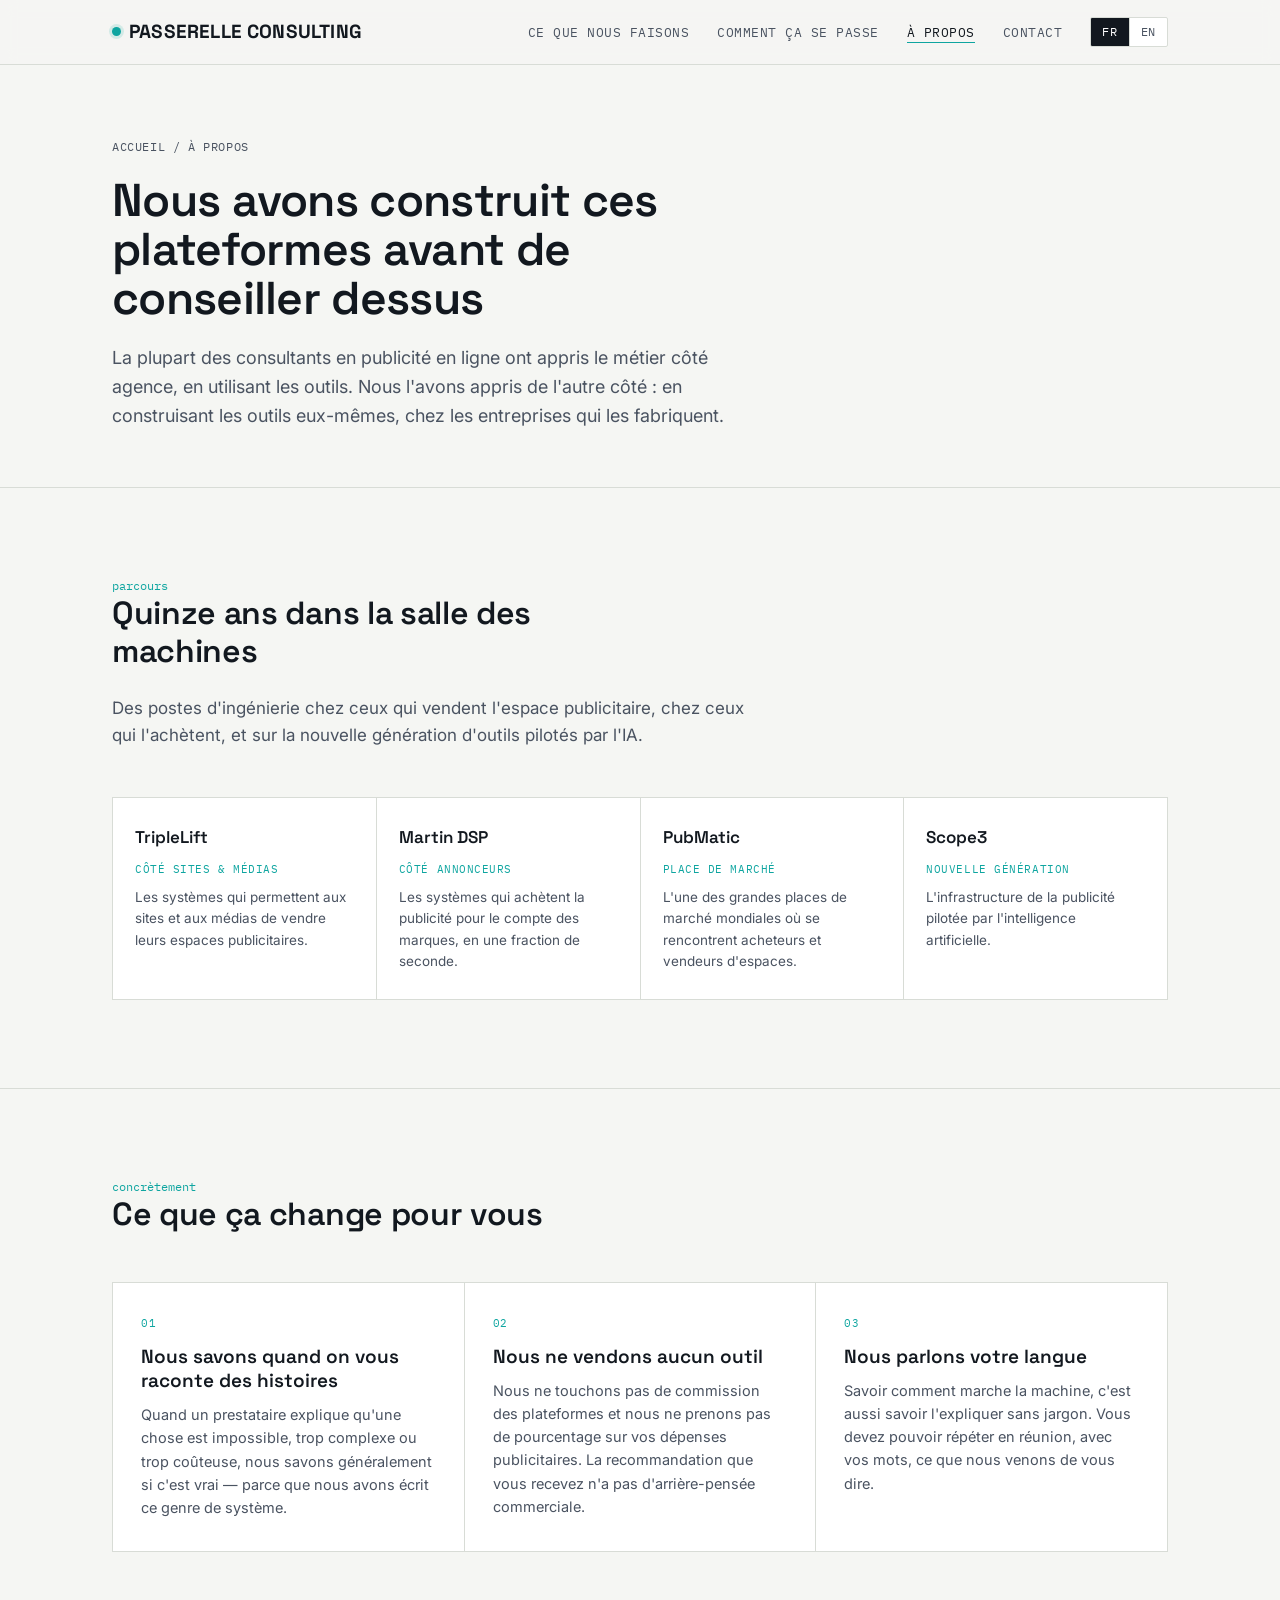
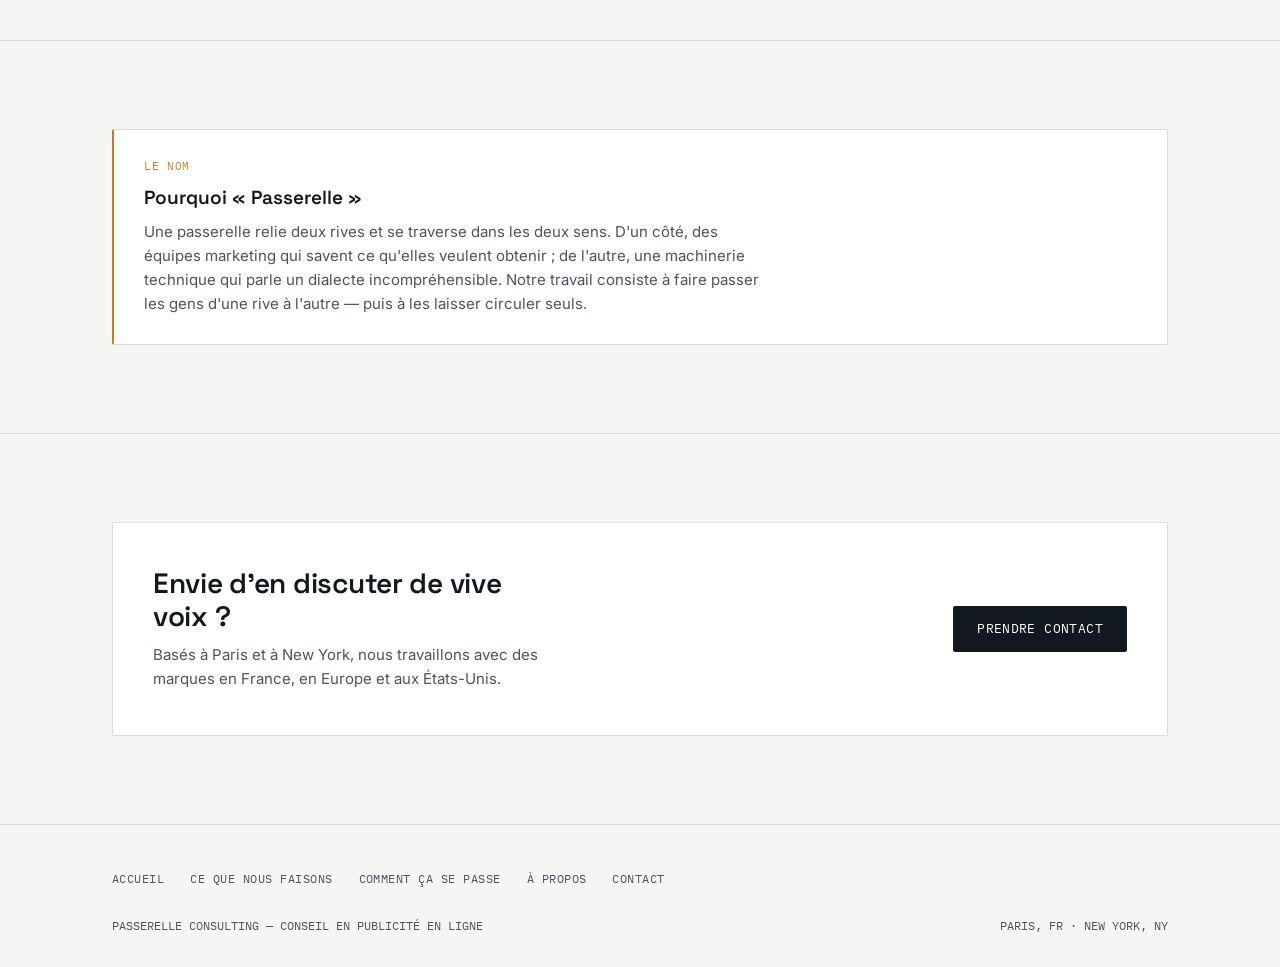
==== a-propos.html @ e27caf80 "Split into multiple pages and rewrite copy for non-technical readers The single-page site becomes a " ====
<!DOCTYPE html>
<html lang="fr">
<head>
<meta charset="UTF-8">
<meta name="viewport" content="width=device-width, initial-scale=1.0">
<title>À propos — Passerelle Consulting</title>
<meta name="description" data-i18n-content="desc.about" content="Quinze ans passés à construire les plateformes publicitaires elles-mêmes, chez TripleLift, Martin DSP, PubMatic et Scope3.">
<link rel="preconnect" href="https://fonts.googleapis.com">
<link href="https://fonts.googleapis.com/css2?family=Space+Grotesk:wght@400;500;600;700&family=Inter:wght@400;500;600&family=IBM+Plex+Mono:wght@400;500&display=swap" rel="stylesheet">
<link rel="stylesheet" href="assets/styles.css">
</head>
<body data-title-key="title.about">

<a class="skip" href="#main" data-i18n="a11y.skip">Aller au contenu principal</a>

<header>
  <div class="wrap nav">
    <a href="index.html" class="brand"><span class="brand-dot"></span>PASSERELLE CONSULTING</a>
    <div class="nav-right">
      <ul class="navlinks">
        <li><a href="services.html" data-i18n="nav.services">Ce que nous faisons</a></li>
        <li><a href="approche.html" data-i18n="nav.approach">Comment ça se passe</a></li>
        <li><a href="a-propos.html" aria-current="page" data-i18n="nav.about">À propos</a></li>
        <li><a href="contact.html" data-i18n="nav.contact">Contact</a></li>
      </ul>
      <div class="lang" role="group" data-i18n-label="lang.aria" aria-label="Choix de la langue">
        <button type="button" data-lang="fr" aria-pressed="true" lang="fr">FR</button>
        <button type="button" data-lang="en" aria-pressed="false" lang="en">EN</button>
      </div>
    </div>
  </div>
</header>

<main id="main">
  <section class="page-hero">
    <div class="wrap">
      <div class="crumb"><a href="index.html" data-i18n="nav.home">Accueil</a> <span aria-hidden="true">/</span> <span data-i18n="nav.about">À propos</span></div>
      <h1 data-i18n="ab.h1">Nous avons construit ces plateformes avant de conseiller dessus</h1>
      <p class="lede" data-i18n="ab.lede">La plupart des consultants en publicité en ligne ont appris le métier côté agence, en utilisant les outils. Nous l'avons appris de l'autre côté : en construisant les outils eux-mêmes, chez les entreprises qui les fabriquent.</p>
    </div>
  </section>

  <section>
    <div class="wrap">
      <div class="section-head">
        <div>
          <div class="section-num mono" data-i18n="ab.pedKicker">parcours</div>
          <h2 data-i18n="ab.pedH2">Quinze ans dans la salle des machines</h2>
        </div>
        <p class="lede" data-i18n="ab.pedLede">Des postes d'ingénierie chez ceux qui vendent l'espace publicitaire, chez ceux qui l'achètent, et sur la nouvelle génération d'outils pilotés par l'IA.</p>
      </div>
      <div class="pedigree-grid">
        <div class="ped-card">
          <div class="co">TripleLift</div>
          <div class="role" data-i18n="ab.r1">côté sites &amp; médias</div>
          <div class="desc" data-i18n="ab.d1">Les systèmes qui permettent aux sites et aux médias de vendre leurs espaces publicitaires.</div>
        </div>
        <div class="ped-card">
          <div class="co">Martin DSP</div>
          <div class="role" data-i18n="ab.r2">côté annonceurs</div>
          <div class="desc" data-i18n="ab.d2">Les systèmes qui achètent la publicité pour le compte des marques, en une fraction de seconde.</div>
        </div>
        <div class="ped-card">
          <div class="co">PubMatic</div>
          <div class="role" data-i18n="ab.r3">place de marché</div>
          <div class="desc" data-i18n="ab.d3">L'une des grandes places de marché mondiales où se rencontrent acheteurs et vendeurs d'espaces.</div>
        </div>
        <div class="ped-card">
          <div class="co">Scope3</div>
          <div class="role" data-i18n="ab.r4">nouvelle génération</div>
          <div class="desc" data-i18n="ab.d4">L'infrastructure de la publicité pilotée par l'intelligence artificielle.</div>
        </div>
      </div>
    </div>
  </section>

  <section>
    <div class="wrap">
      <div class="section-head">
        <div>
          <div class="section-num mono" data-i18n="ab.whyKicker">concrètement</div>
          <h2 data-i18n="ab.whyH2">Ce que ça change pour vous</h2>
        </div>
      </div>
      <div class="plain">
        <div class="plain-card">
          <div class="n">01</div>
          <h3 data-i18n="ab.w1h">Nous savons quand on vous raconte des histoires</h3>
          <p data-i18n="ab.w1p">Quand un prestataire explique qu'une chose est impossible, trop complexe ou trop coûteuse, nous savons généralement si c'est vrai — parce que nous avons écrit ce genre de système.</p>
        </div>
        <div class="plain-card">
          <div class="n">02</div>
          <h3 data-i18n="ab.w2h">Nous ne vendons aucun outil</h3>
          <p data-i18n="ab.w2p">Nous ne touchons pas de commission des plateformes et nous ne prenons pas de pourcentage sur vos dépenses publicitaires. La recommandation que vous recevez n'a pas d'arrière-pensée commerciale.</p>
        </div>
        <div class="plain-card">
          <div class="n">03</div>
          <h3 data-i18n="ab.w3h">Nous parlons votre langue</h3>
          <p data-i18n="ab.w3p">Savoir comment marche la machine, c'est aussi savoir l'expliquer sans jargon. Vous devez pouvoir répéter en réunion, avec vos mots, ce que nous venons de vous dire.</p>
        </div>
      </div>
    </div>
  </section>

  <section>
    <div class="wrap">
      <div class="callout">
        <div class="k" data-i18n="ab.nameK">le nom</div>
        <h3 data-i18n="ab.nameH">Pourquoi « Passerelle »</h3>
        <p data-i18n="ab.nameP">Une passerelle relie deux rives et se traverse dans les deux sens. D'un côté, des équipes marketing qui savent ce qu'elles veulent obtenir ; de l'autre, une machinerie technique qui parle un dialecte incompréhensible. Notre travail consiste à faire passer les gens d'une rive à l'autre — puis à les laisser circuler seuls.</p>
      </div>
    </div>
  </section>

  <section>
    <div class="wrap">
      <div class="cta-strip">
        <div>
          <h2 data-i18n="ab.ctaH">Envie d'en discuter de vive voix ?</h2>
          <p data-i18n="ab.ctaP">Basés à Paris et à New York, nous travaillons avec des marques en France, en Europe et aux États-Unis.</p>
        </div>
        <a href="contact.html" class="btn btn-primary" data-i18n="cta.btn">Prendre contact</a>
      </div>
    </div>
  </section>
</main>

<footer>
  <div class="wrap">
    <ul class="foot-nav">
      <li><a href="index.html" data-i18n="nav.home">Accueil</a></li>
      <li><a href="services.html" data-i18n="nav.services">Ce que nous faisons</a></li>
      <li><a href="approche.html" data-i18n="nav.approach">Comment ça se passe</a></li>
      <li><a href="a-propos.html" data-i18n="nav.about">À propos</a></li>
      <li><a href="contact.html" data-i18n="nav.contact">Contact</a></li>
    </ul>
    <div class="foot-row">
      <span data-i18n="foot.left">PASSERELLE CONSULTING — CONSEIL EN PUBLICITÉ EN LIGNE</span>
      <span>PARIS, FR · NEW YORK, NY</span>
    </div>
  </div>
</footer>

<script src="assets/i18n.js"></script>
</body>
</html>
---- assets/styles.css ----
:root{
  --bg: #F5F6F3;
  --bg-panel: #FFFFFF;
  --ink: #12181F;
  --ink-soft: #4A5361;
  --line: #D8DCD6;
  --blue: #1E3A8A;
  --blue-bright: #2451D1;
  --trace: #0EA5A0;
  --amber: #C77C22;
  --radius: 2px;
}
*{ box-sizing: border-box; margin:0; padding:0; }
html{ scroll-behavior: smooth; }
body{
  background: var(--bg);
  color: var(--ink);
  font-family: 'Inter', sans-serif;
  font-size: 16px;
  line-height: 1.6;
  -webkit-font-smoothing: antialiased;
}
::selection{ background: var(--trace); color: #fff; }
a{ color: inherit; }
.mono{ font-family: 'IBM Plex Mono', monospace; }
.wrap{ max-width: 1120px; margin: 0 auto; padding: 0 32px; }

/* Focus visibility */
a:focus-visible, button:focus-visible, input:focus-visible, textarea:focus-visible{
  outline: 2px solid var(--blue-bright); outline-offset: 3px;
}

/* Skip link */
.skip{
  position:absolute; left:-9999px; top:0; z-index:100;
  background:var(--ink); color:#fff; padding:10px 16px;
  font-family:'IBM Plex Mono', monospace; font-size:12.5px; text-decoration:none;
}
.skip:focus{ left:8px; top:8px; }

/* ---------- HEADER / NAV ---------- */
header{
  position: sticky; top:0; z-index: 50;
  background: rgba(245,246,243,0.9);
  backdrop-filter: blur(8px);
  border-bottom: 1px solid var(--line);
}
.nav{ display:flex; align-items:center; justify-content:space-between; gap:20px; min-height:64px; }
.brand{ font-family:'Space Grotesk'; font-weight:700; font-size:19px; letter-spacing:0.01em; display:flex; align-items:center; gap:8px; text-decoration:none; color:var(--ink); white-space:nowrap; }
.brand-dot{ width:9px; height:9px; background:var(--trace); border-radius:50%; box-shadow:0 0 0 3px rgba(14,165,160,0.15); flex:none; }
.nav-right{ display:flex; align-items:center; gap:28px; }
.navlinks{ display:flex; gap:28px; list-style:none; }
.navlinks a{
  font-family:'IBM Plex Mono'; font-size:12.5px; letter-spacing:0.04em; text-transform:uppercase;
  text-decoration:none; color:var(--ink-soft); transition:color .15s;
  padding-bottom:2px; border-bottom:1px solid transparent; white-space:nowrap;
}
.navlinks a:hover{ color:var(--blue-bright); }
.navlinks a[aria-current="page"]{ color:var(--ink); border-bottom-color:var(--trace); }

/* Mobile nav: wrap onto a second row rather than disappearing —
   sub-pages must stay reachable without a hamburger menu. */
@media (max-width:860px){
  .nav{ flex-wrap:wrap; padding-top:12px; padding-bottom:10px; gap:12px; }
  .nav-right{ width:100%; justify-content:space-between; gap:16px; }
  .navlinks{ gap:18px; flex-wrap:wrap; }
  .navlinks a{ font-size:11.5px; }
}
@media (max-width:420px){
  .navlinks{ gap:14px; }
  .brand{ font-size:16px; }
}

/* ---------- LANGUAGE TOGGLE ---------- */
.lang{
  display:flex; align-items:center; border:1px solid var(--line);
  border-radius:var(--radius); overflow:hidden; background:var(--bg-panel); flex:none;
}
.lang button{
  font-family:'IBM Plex Mono', monospace; font-size:11.5px; letter-spacing:0.06em;
  padding:6px 11px; border:none; background:transparent; color:var(--ink-soft);
  cursor:pointer; transition: background .15s, color .15s; line-height:1.4;
}
.lang button + button{ border-left:1px solid var(--line); }
.lang button:hover{ color:var(--blue-bright); }
.lang button[aria-pressed="true"]{ background:var(--ink); color:#fff; }
.lang button[aria-pressed="true"]:hover{ color:#fff; }

/* ---------- BUTTONS ---------- */
.btn{
  font-family:'IBM Plex Mono'; font-size:13px; letter-spacing:0.03em; text-transform:uppercase;
  padding:13px 24px; border-radius:var(--radius); text-decoration:none; display:inline-block;
  transition: transform .15s ease, box-shadow .15s ease, border-color .15s, color .15s;
}
.btn-primary{ background:var(--ink); color:#fff; }
.btn-primary:hover{ transform:translateY(-2px); box-shadow:0 6px 18px rgba(18,24,31,0.22); }
.btn-ghost{ border:1px solid var(--line); color:var(--ink); }
.btn-ghost:hover{ border-color:var(--blue-bright); color:var(--blue-bright); }

/* ---------- HERO (home) ---------- */
.hero{ padding: 92px 0 40px; border-top:none; }
.eyebrow{
  font-family:'IBM Plex Mono'; font-size:12.5px; letter-spacing:0.08em; text-transform:uppercase;
  color: var(--trace); display:flex; align-items:center; gap:10px; margin-bottom:28px;
}
.eyebrow::before{ content:''; width:24px; height:1px; background:var(--trace); flex:none; }
h1{
  font-family:'Space Grotesk'; font-weight:600; font-size: clamp(34px, 5.4vw, 58px);
  line-height:1.06; letter-spacing:-0.015em; max-width: 15ch; color: var(--ink);
}
h1 em{ font-style:normal; color: var(--blue-bright); }
.hero-sub{ max-width:56ch; margin-top:24px; font-size:18px; color:var(--ink-soft); }
.hero-cta{ display:flex; gap:16px; margin-top:36px; flex-wrap:wrap; align-items:center;}

/* ---------- PAGE HERO (sub-pages) ---------- */
.page-hero{ padding: 72px 0 56px; border-top:none; }
.page-hero h1{ max-width:22ch; font-size: clamp(30px, 4.2vw, 46px); }
.page-hero .lede{ margin-top:22px; font-size:18px; max-width:58ch; }
.crumb{
  font-family:'IBM Plex Mono'; font-size:12px; letter-spacing:0.05em; text-transform:uppercase;
  color:var(--ink-soft); margin-bottom:20px;
}
.crumb a{ color:var(--ink-soft); text-decoration:none; }
.crumb a:hover{ color:var(--blue-bright); }

/* ---------- SIGNAL DIAGRAM ---------- */
.diagram{ margin-top:64px; border:1px solid var(--line); background:var(--bg-panel); border-radius:var(--radius); overflow:hidden; }
.diagram-label{
  font-family:'IBM Plex Mono'; font-size:11px; letter-spacing:0.06em; text-transform:uppercase; color:var(--ink-soft);
  padding:14px 20px; border-bottom:1px solid var(--line); display:flex; justify-content:space-between; gap:16px; flex-wrap:wrap;
}
.diagram svg{ display:block; width:100%; height:auto; }
.node-label{ font-family:'IBM Plex Mono', monospace; font-size:12px; fill: var(--ink); }
.node-sub{ font-family:'IBM Plex Mono', monospace; font-size:9.5px; fill: var(--ink-soft); }
.trace-line{ stroke: var(--line); stroke-width:1.5; fill:none; }
.trace-active{ stroke: var(--trace); stroke-width:1.5; fill:none; stroke-dasharray: 4 4; animation: dash 22s linear infinite; }
@keyframes dash{ to{ stroke-dashoffset: -400; } }
.node-box{ fill:var(--bg); stroke:var(--line); stroke-width:1.2; }
.node-box.hi{ stroke: var(--blue-bright); }
.pulse{ fill: var(--trace); }
.diagram-note{ font-size:14px; color:var(--ink-soft); padding:16px 20px; border-top:1px solid var(--line); max-width:80ch; }

/* ---------- SECTIONS ---------- */
section{ padding: 88px 0; border-top:1px solid var(--line); }
.section-head{ display:flex; align-items:baseline; justify-content:space-between; margin-bottom:48px; gap:24px; flex-wrap:wrap; }
.section-num{ font-family:'IBM Plex Mono'; font-size:12px; color:var(--trace); }
h2{ font-family:'Space Grotesk'; font-weight:600; font-size: clamp(24px, 3vw, 32px); letter-spacing:-0.01em; line-height:1.18; max-width:24ch; }
h3{ line-height:1.28; }
.lede{ max-width:60ch; color:var(--ink-soft); font-size:17px; }

/* ---------- PLAIN-LANGUAGE VALUE CARDS (home) ---------- */
.plain{ display:grid; grid-template-columns: repeat(3, 1fr); gap:1px; background:var(--line); border:1px solid var(--line); }
.plain-card{ background:var(--bg-panel); padding:32px 28px; }
.plain-card .n{ font-family:'IBM Plex Mono'; font-size:11px; color:var(--trace); letter-spacing:0.06em; }
.plain-card h3{ font-family:'Space Grotesk'; font-size:19px; font-weight:600; margin-top:12px; }
.plain-card p{ margin-top:10px; font-size:14.5px; color:var(--ink-soft); }
@media (max-width:820px){ .plain{ grid-template-columns:1fr; } }

/* ---------- TEASER CARDS (home → sub-pages) ---------- */
.teasers{ display:grid; grid-template-columns: repeat(2, 1fr); gap:1px; background:var(--line); border:1px solid var(--line); }
.teaser{
  background:var(--bg-panel); padding:34px 32px; text-decoration:none; display:block;
  transition: background .15s ease;
}
.teaser:hover{ background:#FBFCFA; }
.teaser .k{ font-family:'IBM Plex Mono'; font-size:11px; text-transform:uppercase; letter-spacing:0.06em; color:var(--trace); }
.teaser h3{ font-family:'Space Grotesk'; font-size:22px; font-weight:600; margin-top:12px; }
.teaser p{ margin-top:10px; font-size:15px; color:var(--ink-soft); max-width:44ch; }
.teaser .go{
  font-family:'IBM Plex Mono'; font-size:12.5px; text-transform:uppercase; letter-spacing:0.04em;
  color:var(--blue-bright); margin-top:18px; display:inline-block;
}
.teaser:hover .go{ text-decoration:underline; }
@media (max-width:720px){ .teasers{ grid-template-columns:1fr; } }

/* ---------- PEDIGREE ---------- */
.pedigree-grid{ display:grid; grid-template-columns: repeat(4, 1fr); gap:1px; background:var(--line); border:1px solid var(--line); margin-top:8px;}
.ped-card{ background:var(--bg-panel); padding:26px 22px; }
.ped-card .co{ font-family:'Space Grotesk'; font-weight:600; font-size:17px; }
.ped-card .role{ font-family:'IBM Plex Mono'; font-size:11px; text-transform:uppercase; letter-spacing:0.05em; color:var(--trace); margin-top:10px; }
.ped-card .desc{ font-size:13.5px; color:var(--ink-soft); margin-top:8px; }
@media (max-width:820px){ .pedigree-grid{ grid-template-columns: 1fr 1fr; } }
@media (max-width:520px){ .pedigree-grid{ grid-template-columns: 1fr; } }

/* ---------- SERVICES ---------- */
.services{ display:grid; grid-template-columns: repeat(2, 1fr); gap:1px; background:var(--line); border:1px solid var(--line); }
.svc{ background:var(--bg-panel); padding:32px; }
.svc .tag{ font-family:'IBM Plex Mono'; font-size:11px; color: var(--ink-soft); text-transform:uppercase; letter-spacing:0.05em; }
.svc h3{ font-family:'Space Grotesk'; font-size:19px; font-weight:600; margin-top:10px; }
.svc p{ margin-top:10px; font-size:14.5px; color:var(--ink-soft); }
.svc .jargon{
  margin-top:14px; padding-top:12px; border-top:1px dashed var(--line);
  font-family:'IBM Plex Mono'; font-size:11.5px; color:var(--ink-soft); line-height:1.5;
}
@media (max-width:720px){ .services{ grid-template-columns: 1fr; } }

/* ---------- STEPS ---------- */
.steps{ display:grid; grid-template-columns:repeat(4, 1fr); gap:1px; background:var(--line); border:1px solid var(--line); }
.step{ background:var(--bg-panel); padding:30px 26px; }
.step .n{ font-family:'IBM Plex Mono'; font-size:12px; color:var(--trace); letter-spacing:0.06em; }
.step h3{ font-family:'Space Grotesk'; font-size:18px; font-weight:600; margin-top:12px; }
.step p{ margin-top:10px; font-size:14px; color:var(--ink-soft); }
@media (max-width:900px){ .steps{ grid-template-columns:1fr 1fr; } }
@media (max-width:520px){ .steps{ grid-template-columns:1fr; } }

/* ---------- APPROACH (compare) ---------- */
.approach{ display:grid; grid-template-columns: 1fr 1fr; gap:56px; align-items:start; }
.approach-col .k{ font-family:'IBM Plex Mono'; font-size:11px; text-transform:uppercase; letter-spacing:0.05em; color:var(--ink-soft); margin-bottom:10px; }
.approach-col h3{ font-family:'Space Grotesk'; font-size:20px; font-weight:600; margin-bottom:12px; }
.approach-col p{ color:var(--ink-soft); font-size:15px; }
.approach-col.hi{ border-left:2px solid var(--trace); padding-left:24px; }
@media (max-width:720px){ .approach{ grid-template-columns:1fr; gap:36px; } }

/* ---------- CALLOUT ---------- */
.callout{
  border:1px solid var(--line); border-left:2px solid var(--amber);
  background:var(--bg-panel); padding:28px 30px; border-radius:var(--radius);
}
.callout .k{ font-family:'IBM Plex Mono'; font-size:11px; text-transform:uppercase; letter-spacing:0.06em; color:var(--amber); }
.callout h3{ font-family:'Space Grotesk'; font-size:19px; font-weight:600; margin-top:10px; }
.callout p{ margin-top:10px; color:var(--ink-soft); font-size:15px; max-width:70ch; }

/* ---------- FAQ ---------- */
.faq{ border:1px solid var(--line); background:var(--bg-panel); border-radius:var(--radius); }
.faq details{ border-bottom:1px solid var(--line); }
.faq details:last-child{ border-bottom:none; }
.faq summary{
  cursor:pointer; padding:22px 26px; font-family:'Space Grotesk'; font-weight:600; font-size:16.5px;
  list-style:none; display:flex; justify-content:space-between; align-items:center; gap:16px;
}
.faq summary::-webkit-details-marker{ display:none; }
.faq summary::after{ content:'+'; font-family:'IBM Plex Mono'; color:var(--trace); font-size:18px; flex:none; }
.faq details[open] summary::after{ content:'–'; }
.faq summary:hover{ color:var(--blue-bright); }
.faq .a{ padding:0 26px 24px; color:var(--ink-soft); font-size:15px; max-width:74ch; }

/* ---------- CONTACT ---------- */
.direct{ margin-top:8px; }
.direct a{ color:var(--blue-bright); text-decoration:none; border-bottom:1px solid rgba(36,81,209,0.35); }
/* The address is a single unbreakable token — scale it down rather than
   letting it push the page wider than the phone. */
.email{ font-size: clamp(15px, 5.4vw, 22px); overflow-wrap:anywhere; }
.contact-cols{ display:grid; grid-template-columns: 1.1fr 1fr; gap:64px; align-items:start; }
@media (max-width:820px){ .contact-cols{ grid-template-columns:1fr; gap:40px; } }
.expect{ list-style:none; }
.expect li{ padding:14px 0; border-bottom:1px solid var(--line); font-size:15px; color:var(--ink-soft); display:flex; gap:14px; }
.expect li:last-child{ border-bottom:none; }
.expect .i{ font-family:'IBM Plex Mono'; font-size:12px; color:var(--trace); flex:none; padding-top:2px; }

/* ---------- CTA STRIP ---------- */
.cta-strip{
  border:1px solid var(--line); background:var(--bg-panel); border-radius:var(--radius);
  padding:44px 40px; display:flex; align-items:center; justify-content:space-between; gap:32px; flex-wrap:wrap;
}
.cta-strip h2{ font-size: clamp(22px, 2.6vw, 28px); max-width:20ch; }
.cta-strip p{ color:var(--ink-soft); margin-top:10px; max-width:48ch; font-size:15px; }

/* ---------- FOOTER ---------- */
footer{ border-top:1px solid var(--line); padding:40px 0 32px; }
.foot-nav{ display:flex; gap:26px; flex-wrap:wrap; list-style:none; margin-bottom:26px; }
.foot-nav a{
  font-family:'IBM Plex Mono'; font-size:12px; letter-spacing:0.04em; text-transform:uppercase;
  color:var(--ink-soft); text-decoration:none;
}
.foot-nav a:hover{ color:var(--blue-bright); }
.foot-row{ display:flex; justify-content:space-between; align-items:center; flex-wrap:wrap; gap:12px; }
.foot-row span{ font-family:'IBM Plex Mono'; font-size:11.5px; color:var(--ink-soft); }

@media (prefers-reduced-motion: reduce){
  .trace-active{ animation:none; }
  html{ scroll-behavior:auto; }
  .btn-primary:hover{ transform:none; }
}
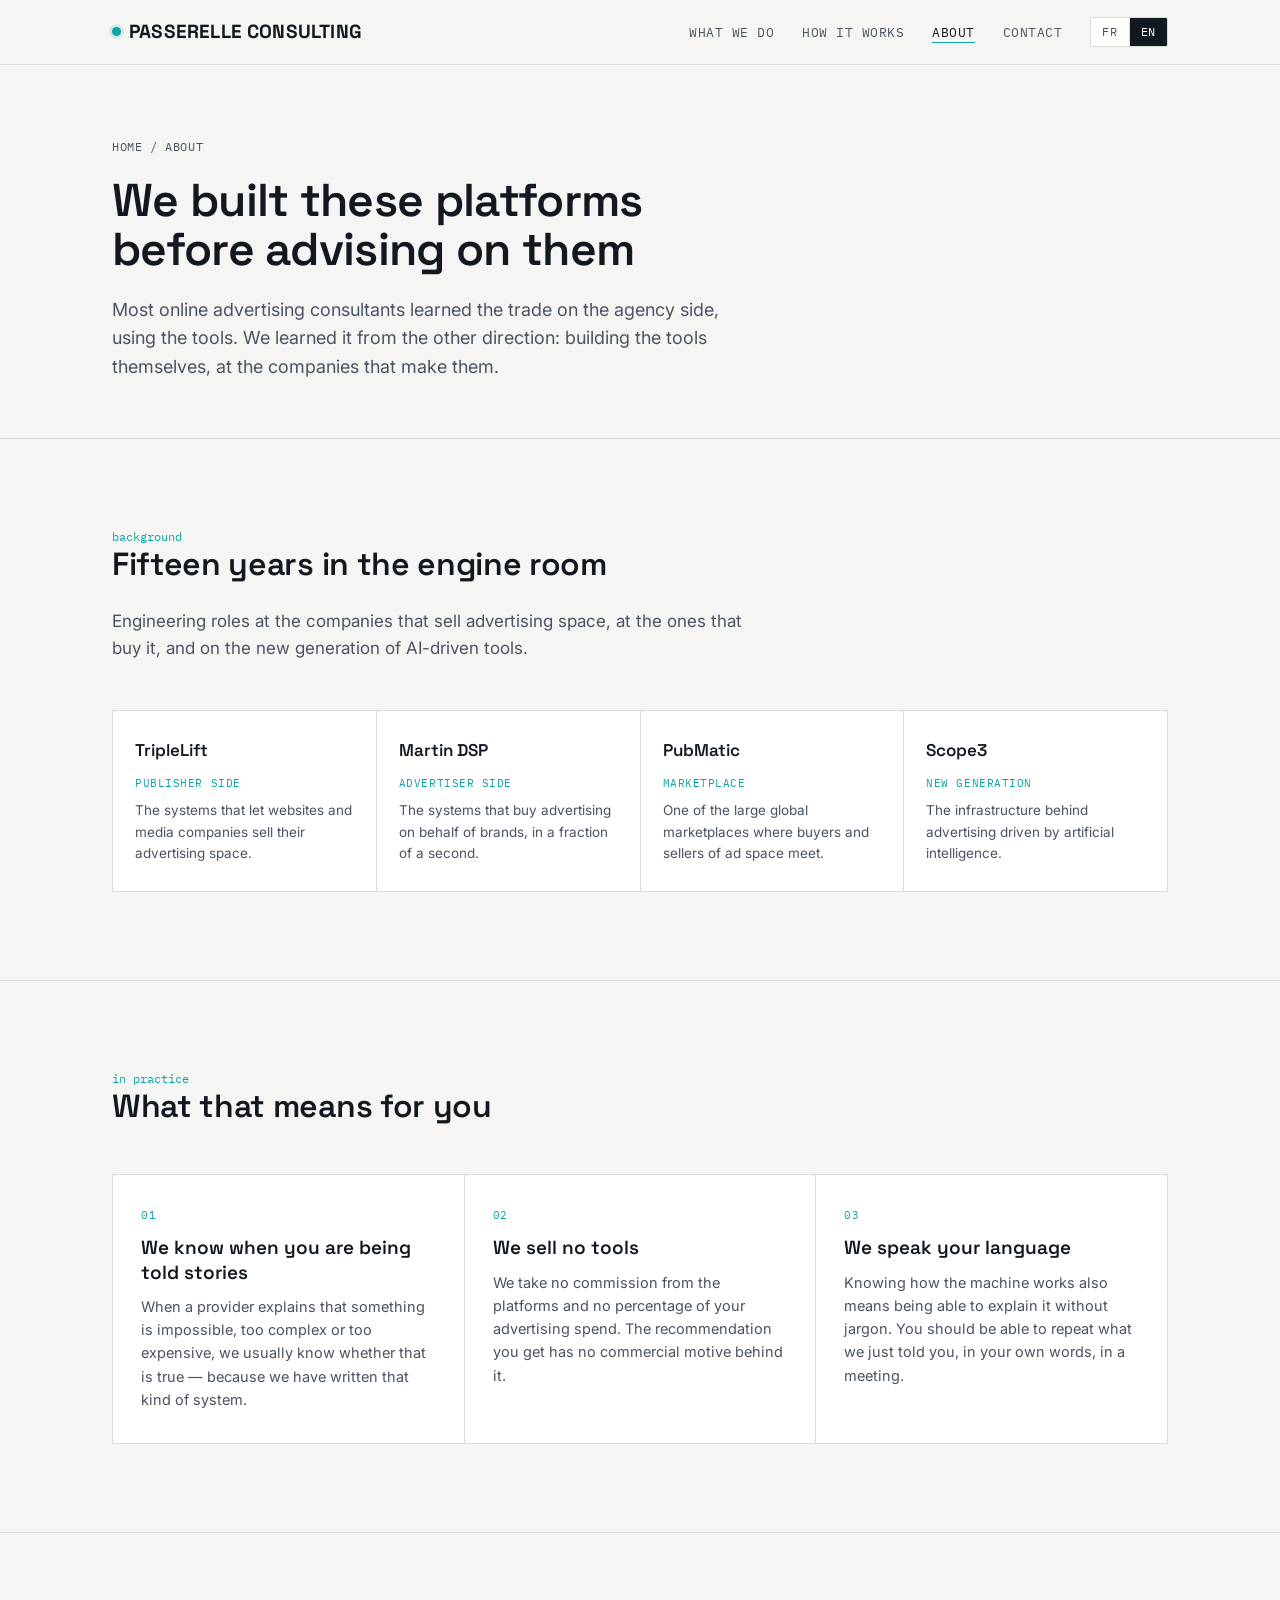
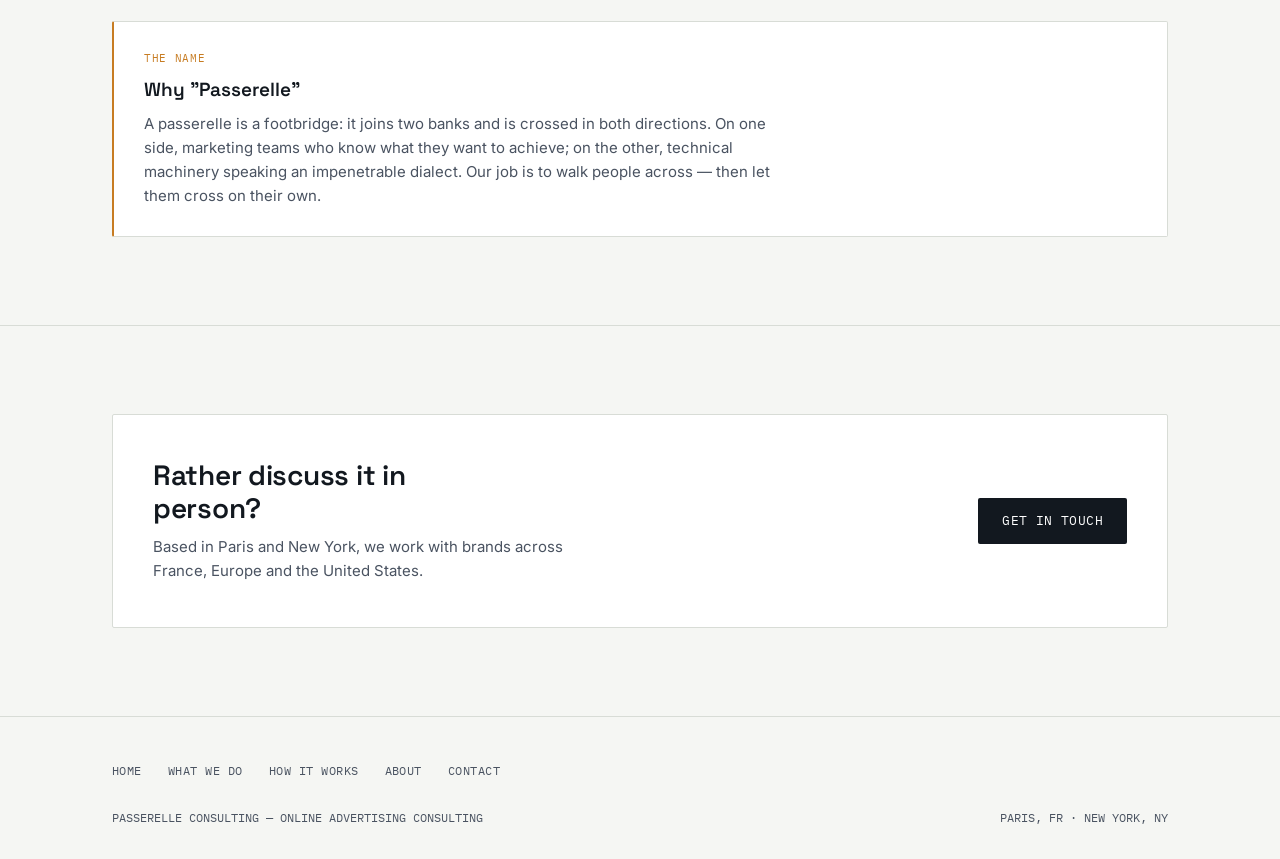
==== commit 5dbc3edb: "Make English the default language Inverts the two halves of the i18n setup rather than flipping a fl" ====
--- a/a-propos.html
+++ b/a-propos.html
@@ -1,31 +1,31 @@
 <!DOCTYPE html>
-<html lang="fr">
+<html lang="en">
 <head>
 <meta charset="UTF-8">
 <meta name="viewport" content="width=device-width, initial-scale=1.0">
-<title>À propos — Passerelle Consulting</title>
-<meta name="description" data-i18n-content="desc.about" content="Quinze ans passés à construire les plateformes publicitaires elles-mêmes, chez TripleLift, Martin DSP, PubMatic et Scope3.">
+<title>About — Passerelle Consulting</title>
+<meta name="description" data-i18n-content="desc.about" content="Fifteen years spent building the advertising platforms themselves, at TripleLift, Martin DSP, PubMatic and Scope3.">
 <link rel="preconnect" href="https://fonts.googleapis.com">
 <link href="https://fonts.googleapis.com/css2?family=Space+Grotesk:wght@400;500;600;700&family=Inter:wght@400;500;600&family=IBM+Plex+Mono:wght@400;500&display=swap" rel="stylesheet">
 <link rel="stylesheet" href="assets/styles.css">
 </head>
 <body data-title-key="title.about">
 
-<a class="skip" href="#main" data-i18n="a11y.skip">Aller au contenu principal</a>
+<a class="skip" href="#main" data-i18n="a11y.skip">Skip to main content</a>
 
 <header>
   <div class="wrap nav">
     <a href="index.html" class="brand"><span class="brand-dot"></span>PASSERELLE CONSULTING</a>
     <div class="nav-right">
       <ul class="navlinks">
-        <li><a href="services.html" data-i18n="nav.services">Ce que nous faisons</a></li>
-        <li><a href="approche.html" data-i18n="nav.approach">Comment ça se passe</a></li>
-        <li><a href="a-propos.html" aria-current="page" data-i18n="nav.about">À propos</a></li>
+        <li><a href="services.html" data-i18n="nav.services">What we do</a></li>
+        <li><a href="approche.html" data-i18n="nav.approach">How it works</a></li>
+        <li><a href="a-propos.html" aria-current="page" data-i18n="nav.about">About</a></li>
         <li><a href="contact.html" data-i18n="nav.contact">Contact</a></li>
       </ul>
-      <div class="lang" role="group" data-i18n-label="lang.aria" aria-label="Choix de la langue">
-        <button type="button" data-lang="fr" aria-pressed="true" lang="fr">FR</button>
-        <button type="button" data-lang="en" aria-pressed="false" lang="en">EN</button>
+      <div class="lang" role="group" data-i18n-label="lang.aria" aria-label="Language selection">
+        <button type="button" data-lang="fr" aria-pressed="false" lang="fr">FR</button>
+        <button type="button" data-lang="en" aria-pressed="true" lang="en">EN</button>
       </div>
     </div>
   </div>
@@ -34,9 +34,9 @@
 <main id="main">
   <section class="page-hero">
     <div class="wrap">
-      <div class="crumb"><a href="index.html" data-i18n="nav.home">Accueil</a> <span aria-hidden="true">/</span> <span data-i18n="nav.about">À propos</span></div>
-      <h1 data-i18n="ab.h1">Nous avons construit ces plateformes avant de conseiller dessus</h1>
-      <p class="lede" data-i18n="ab.lede">La plupart des consultants en publicité en ligne ont appris le métier côté agence, en utilisant les outils. Nous l'avons appris de l'autre côté : en construisant les outils eux-mêmes, chez les entreprises qui les fabriquent.</p>
+      <div class="crumb"><a href="index.html" data-i18n="nav.home">Home</a> <span aria-hidden="true">/</span> <span data-i18n="nav.about">About</span></div>
+      <h1 data-i18n="ab.h1">We built these platforms before advising on them</h1>
+      <p class="lede" data-i18n="ab.lede">Most online advertising consultants learned the trade on the agency side, using the tools. We learned it from the other direction: building the tools themselves, at the companies that make them.</p>
     </div>
   </section>
 
@@ -44,31 +44,31 @@
     <div class="wrap">
       <div class="section-head">
         <div>
-          <div class="section-num mono" data-i18n="ab.pedKicker">parcours</div>
-          <h2 data-i18n="ab.pedH2">Quinze ans dans la salle des machines</h2>
+          <div class="section-num mono" data-i18n="ab.pedKicker">background</div>
+          <h2 data-i18n="ab.pedH2">Fifteen years in the engine room</h2>
         </div>
-        <p class="lede" data-i18n="ab.pedLede">Des postes d'ingénierie chez ceux qui vendent l'espace publicitaire, chez ceux qui l'achètent, et sur la nouvelle génération d'outils pilotés par l'IA.</p>
+        <p class="lede" data-i18n="ab.pedLede">Engineering roles at the companies that sell advertising space, at the ones that buy it, and on the new generation of AI-driven tools.</p>
       </div>
       <div class="pedigree-grid">
         <div class="ped-card">
           <div class="co">TripleLift</div>
-          <div class="role" data-i18n="ab.r1">côté sites &amp; médias</div>
-          <div class="desc" data-i18n="ab.d1">Les systèmes qui permettent aux sites et aux médias de vendre leurs espaces publicitaires.</div>
+          <div class="role" data-i18n="ab.r1">publisher side</div>
+          <div class="desc" data-i18n="ab.d1">The systems that let websites and media companies sell their advertising space.</div>
         </div>
         <div class="ped-card">
           <div class="co">Martin DSP</div>
-          <div class="role" data-i18n="ab.r2">côté annonceurs</div>
-          <div class="desc" data-i18n="ab.d2">Les systèmes qui achètent la publicité pour le compte des marques, en une fraction de seconde.</div>
+          <div class="role" data-i18n="ab.r2">advertiser side</div>
+          <div class="desc" data-i18n="ab.d2">The systems that buy advertising on behalf of brands, in a fraction of a second.</div>
         </div>
         <div class="ped-card">
           <div class="co">PubMatic</div>
-          <div class="role" data-i18n="ab.r3">place de marché</div>
-          <div class="desc" data-i18n="ab.d3">L'une des grandes places de marché mondiales où se rencontrent acheteurs et vendeurs d'espaces.</div>
+          <div class="role" data-i18n="ab.r3">marketplace</div>
+          <div class="desc" data-i18n="ab.d3">One of the large global marketplaces where buyers and sellers of ad space meet.</div>
         </div>
         <div class="ped-card">
           <div class="co">Scope3</div>
-          <div class="role" data-i18n="ab.r4">nouvelle génération</div>
-          <div class="desc" data-i18n="ab.d4">L'infrastructure de la publicité pilotée par l'intelligence artificielle.</div>
+          <div class="role" data-i18n="ab.r4">new generation</div>
+          <div class="desc" data-i18n="ab.d4">The infrastructure behind advertising driven by artificial intelligence.</div>
         </div>
       </div>
     </div>
@@ -78,25 +78,25 @@
     <div class="wrap">
       <div class="section-head">
         <div>
-          <div class="section-num mono" data-i18n="ab.whyKicker">concrètement</div>
-          <h2 data-i18n="ab.whyH2">Ce que ça change pour vous</h2>
+          <div class="section-num mono" data-i18n="ab.whyKicker">in practice</div>
+          <h2 data-i18n="ab.whyH2">What that means for you</h2>
         </div>
       </div>
       <div class="plain">
         <div class="plain-card">
           <div class="n">01</div>
-          <h3 data-i18n="ab.w1h">Nous savons quand on vous raconte des histoires</h3>
-          <p data-i18n="ab.w1p">Quand un prestataire explique qu'une chose est impossible, trop complexe ou trop coûteuse, nous savons généralement si c'est vrai — parce que nous avons écrit ce genre de système.</p>
+          <h3 data-i18n="ab.w1h">We know when you are being told stories</h3>
+          <p data-i18n="ab.w1p">When a provider explains that something is impossible, too complex or too expensive, we usually know whether that is true — because we have written that kind of system.</p>
         </div>
         <div class="plain-card">
           <div class="n">02</div>
-          <h3 data-i18n="ab.w2h">Nous ne vendons aucun outil</h3>
-          <p data-i18n="ab.w2p">Nous ne touchons pas de commission des plateformes et nous ne prenons pas de pourcentage sur vos dépenses publicitaires. La recommandation que vous recevez n'a pas d'arrière-pensée commerciale.</p>
+          <h3 data-i18n="ab.w2h">We sell no tools</h3>
+          <p data-i18n="ab.w2p">We take no commission from the platforms and no percentage of your advertising spend. The recommendation you get has no commercial motive behind it.</p>
         </div>
         <div class="plain-card">
           <div class="n">03</div>
-          <h3 data-i18n="ab.w3h">Nous parlons votre langue</h3>
-          <p data-i18n="ab.w3p">Savoir comment marche la machine, c'est aussi savoir l'expliquer sans jargon. Vous devez pouvoir répéter en réunion, avec vos mots, ce que nous venons de vous dire.</p>
+          <h3 data-i18n="ab.w3h">We speak your language</h3>
+          <p data-i18n="ab.w3p">Knowing how the machine works also means being able to explain it without jargon. You should be able to repeat what we just told you, in your own words, in a meeting.</p>
         </div>
       </div>
     </div>
@@ -105,9 +105,9 @@
   <section>
     <div class="wrap">
       <div class="callout">
-        <div class="k" data-i18n="ab.nameK">le nom</div>
-        <h3 data-i18n="ab.nameH">Pourquoi « Passerelle »</h3>
-        <p data-i18n="ab.nameP">Une passerelle relie deux rives et se traverse dans les deux sens. D'un côté, des équipes marketing qui savent ce qu'elles veulent obtenir ; de l'autre, une machinerie technique qui parle un dialecte incompréhensible. Notre travail consiste à faire passer les gens d'une rive à l'autre — puis à les laisser circuler seuls.</p>
+        <div class="k" data-i18n="ab.nameK">the name</div>
+        <h3 data-i18n="ab.nameH">Why "Passerelle"</h3>
+        <p data-i18n="ab.nameP">A passerelle is a footbridge: it joins two banks and is crossed in both directions. On one side, marketing teams who know what they want to achieve; on the other, technical machinery speaking an impenetrable dialect. Our job is to walk people across — then let them cross on their own.</p>
       </div>
     </div>
   </section>
@@ -116,10 +116,10 @@
     <div class="wrap">
       <div class="cta-strip">
         <div>
-          <h2 data-i18n="ab.ctaH">Envie d'en discuter de vive voix ?</h2>
-          <p data-i18n="ab.ctaP">Basés à Paris et à New York, nous travaillons avec des marques en France, en Europe et aux États-Unis.</p>
+          <h2 data-i18n="ab.ctaH">Rather discuss it in person?</h2>
+          <p data-i18n="ab.ctaP">Based in Paris and New York, we work with brands across France, Europe and the United States.</p>
         </div>
-        <a href="contact.html" class="btn btn-primary" data-i18n="cta.btn">Prendre contact</a>
+        <a href="contact.html" class="btn btn-primary" data-i18n="cta.btn">Get in touch</a>
       </div>
     </div>
   </section>
@@ -128,14 +128,14 @@
 <footer>
   <div class="wrap">
     <ul class="foot-nav">
-      <li><a href="index.html" data-i18n="nav.home">Accueil</a></li>
-      <li><a href="services.html" data-i18n="nav.services">Ce que nous faisons</a></li>
-      <li><a href="approche.html" data-i18n="nav.approach">Comment ça se passe</a></li>
-      <li><a href="a-propos.html" data-i18n="nav.about">À propos</a></li>
+      <li><a href="index.html" data-i18n="nav.home">Home</a></li>
+      <li><a href="services.html" data-i18n="nav.services">What we do</a></li>
+      <li><a href="approche.html" data-i18n="nav.approach">How it works</a></li>
+      <li><a href="a-propos.html" data-i18n="nav.about">About</a></li>
       <li><a href="contact.html" data-i18n="nav.contact">Contact</a></li>
     </ul>
     <div class="foot-row">
-      <span data-i18n="foot.left">PASSERELLE CONSULTING — CONSEIL EN PUBLICITÉ EN LIGNE</span>
+      <span data-i18n="foot.left">PASSERELLE CONSULTING — ONLINE ADVERTISING CONSULTING</span>
       <span>PARIS, FR · NEW YORK, NY</span>
     </div>
   </div>
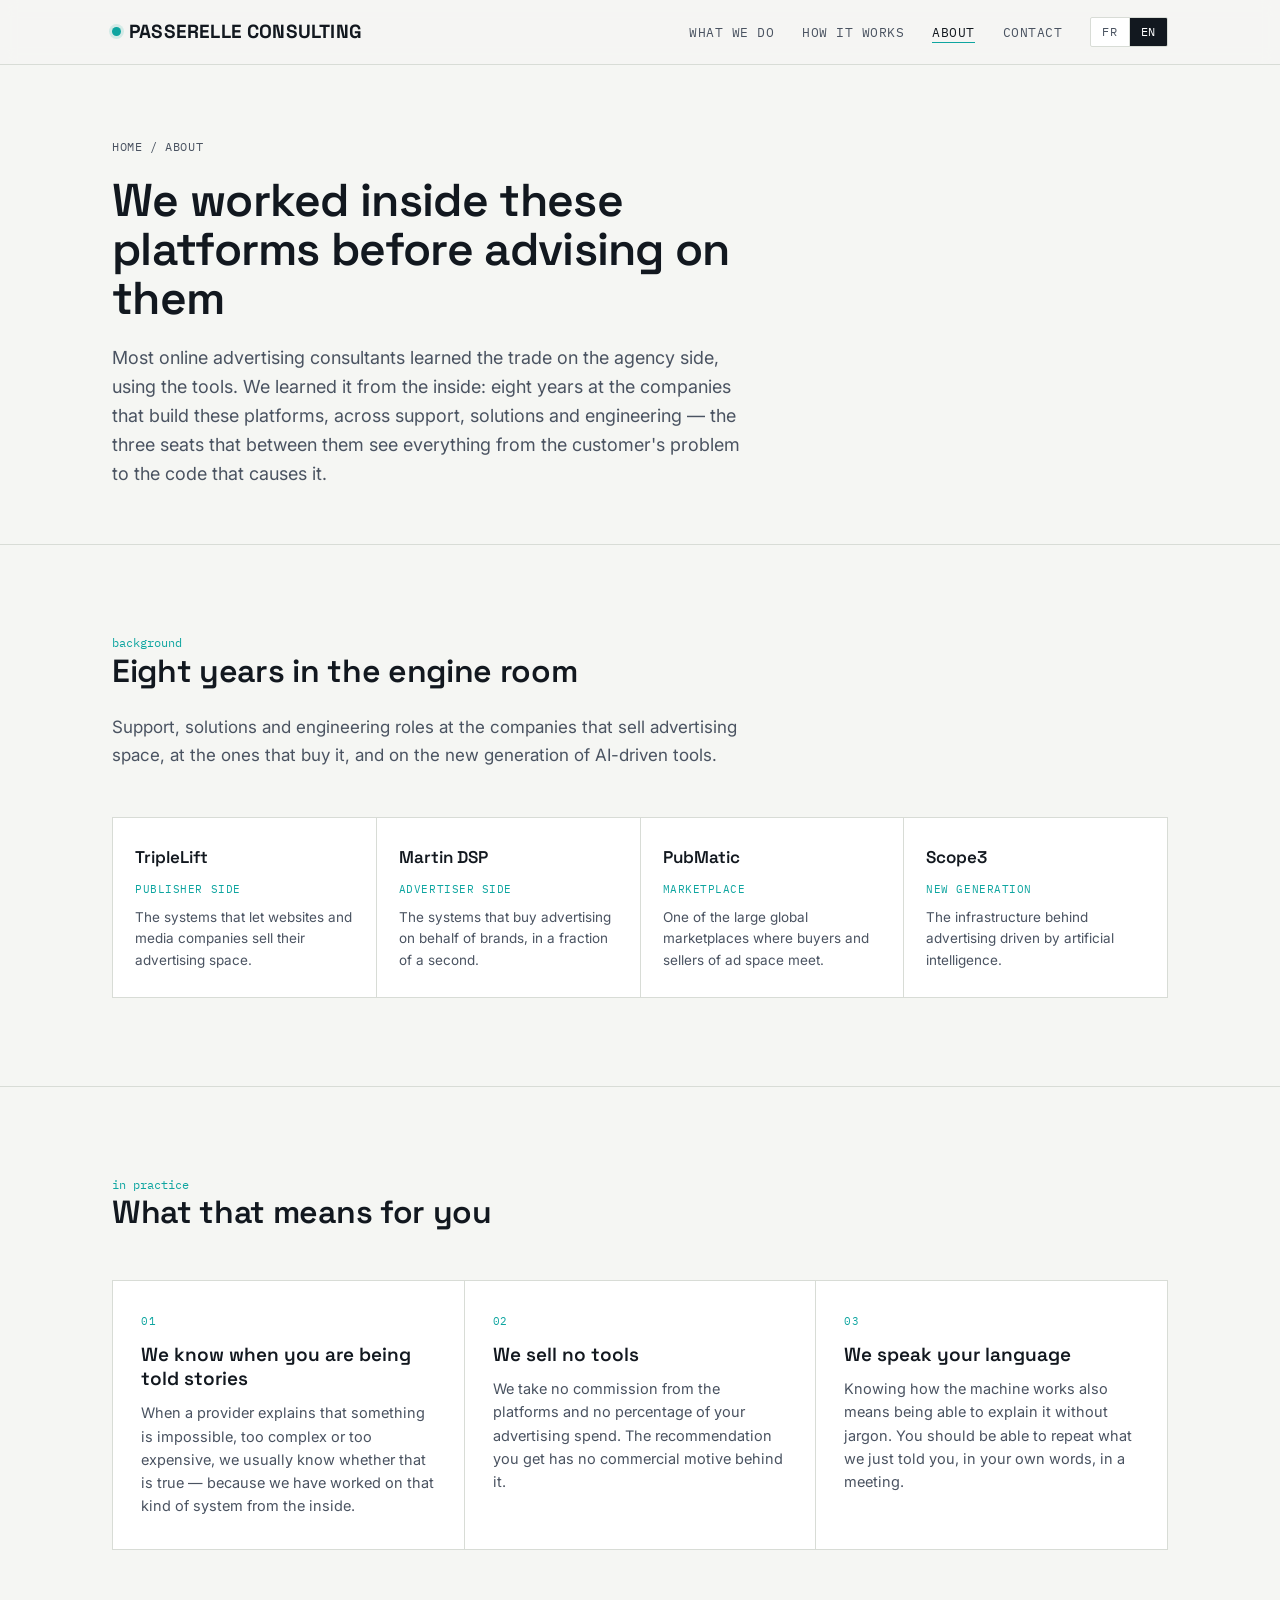
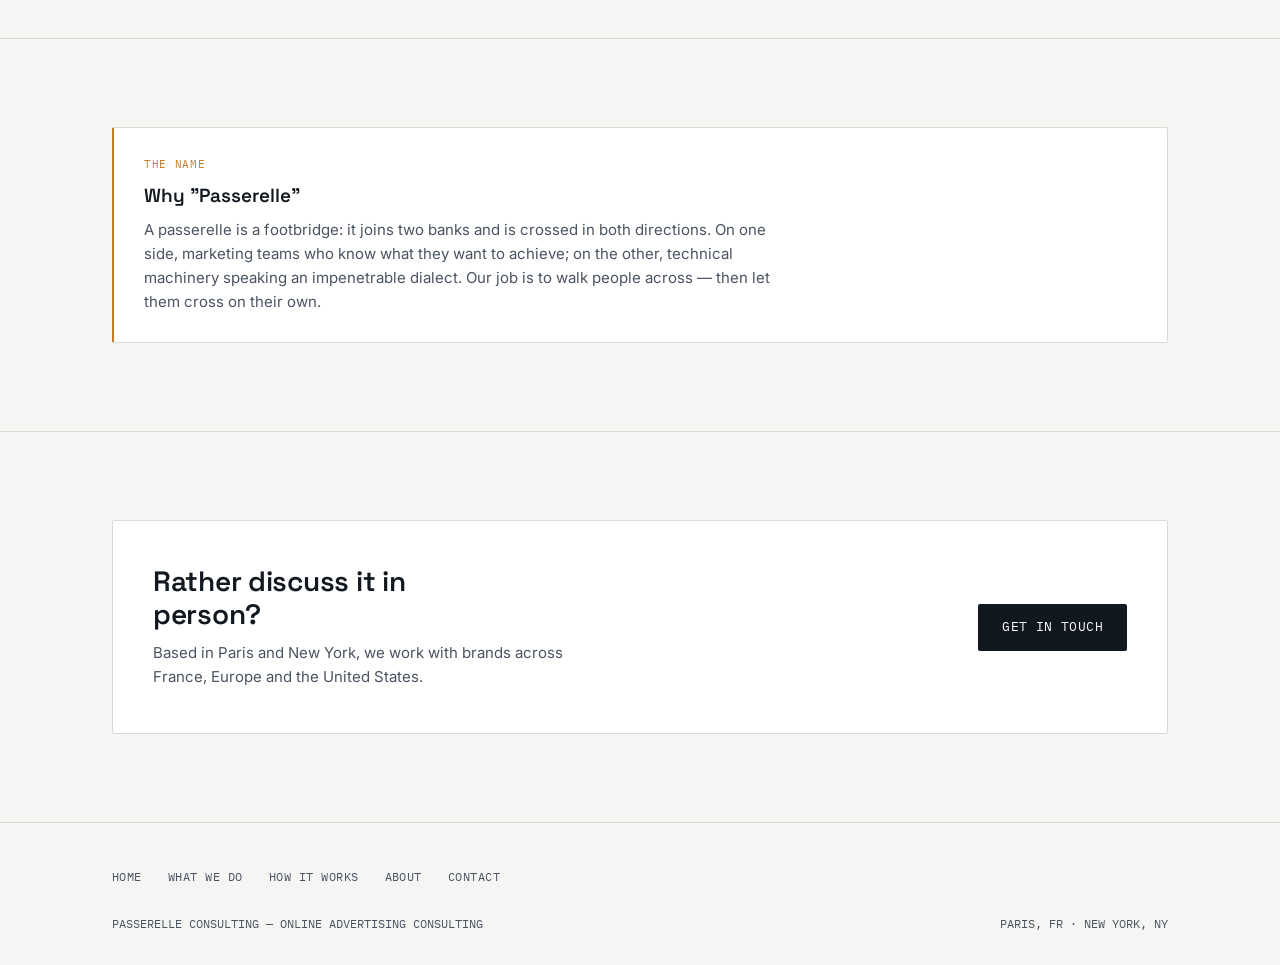
==== commit 465f93cd: "Correct tenure to eight years across support, solutions and engineering The site claimed fifteen yea" ====
--- a/a-propos.html
+++ b/a-propos.html
@@ -4,7 +4,7 @@
 <meta charset="UTF-8">
 <meta name="viewport" content="width=device-width, initial-scale=1.0">
 <title>About — Passerelle Consulting</title>
-<meta name="description" data-i18n-content="desc.about" content="Fifteen years spent building the advertising platforms themselves, at TripleLift, Martin DSP, PubMatic and Scope3.">
+<meta name="description" data-i18n-content="desc.about" content="Eight years inside the advertising platforms themselves — support, solutions and engineering roles at TripleLift, Martin DSP, PubMatic and Scope3.">
 <link rel="preconnect" href="https://fonts.googleapis.com">
 <link href="https://fonts.googleapis.com/css2?family=Space+Grotesk:wght@400;500;600;700&family=Inter:wght@400;500;600&family=IBM+Plex+Mono:wght@400;500&display=swap" rel="stylesheet">
 <link rel="stylesheet" href="assets/styles.css">
@@ -35,8 +35,8 @@
   <section class="page-hero">
     <div class="wrap">
       <div class="crumb"><a href="index.html" data-i18n="nav.home">Home</a> <span aria-hidden="true">/</span> <span data-i18n="nav.about">About</span></div>
-      <h1 data-i18n="ab.h1">We built these platforms before advising on them</h1>
-      <p class="lede" data-i18n="ab.lede">Most online advertising consultants learned the trade on the agency side, using the tools. We learned it from the other direction: building the tools themselves, at the companies that make them.</p>
+      <h1 data-i18n="ab.h1">We worked inside these platforms before advising on them</h1>
+      <p class="lede" data-i18n="ab.lede">Most online advertising consultants learned the trade on the agency side, using the tools. We learned it from the inside: eight years at the companies that build these platforms, across support, solutions and engineering — the three seats that between them see everything from the customer's problem to the code that causes it.</p>
     </div>
   </section>
 
@@ -45,9 +45,9 @@
       <div class="section-head">
         <div>
           <div class="section-num mono" data-i18n="ab.pedKicker">background</div>
-          <h2 data-i18n="ab.pedH2">Fifteen years in the engine room</h2>
+          <h2 data-i18n="ab.pedH2">Eight years in the engine room</h2>
         </div>
-        <p class="lede" data-i18n="ab.pedLede">Engineering roles at the companies that sell advertising space, at the ones that buy it, and on the new generation of AI-driven tools.</p>
+        <p class="lede" data-i18n="ab.pedLede">Support, solutions and engineering roles at the companies that sell advertising space, at the ones that buy it, and on the new generation of AI-driven tools.</p>
       </div>
       <div class="pedigree-grid">
         <div class="ped-card">
@@ -86,7 +86,7 @@
         <div class="plain-card">
           <div class="n">01</div>
           <h3 data-i18n="ab.w1h">We know when you are being told stories</h3>
-          <p data-i18n="ab.w1p">When a provider explains that something is impossible, too complex or too expensive, we usually know whether that is true — because we have written that kind of system.</p>
+          <p data-i18n="ab.w1p">When a provider explains that something is impossible, too complex or too expensive, we usually know whether that is true — because we have worked on that kind of system from the inside.</p>
         </div>
         <div class="plain-card">
           <div class="n">02</div>
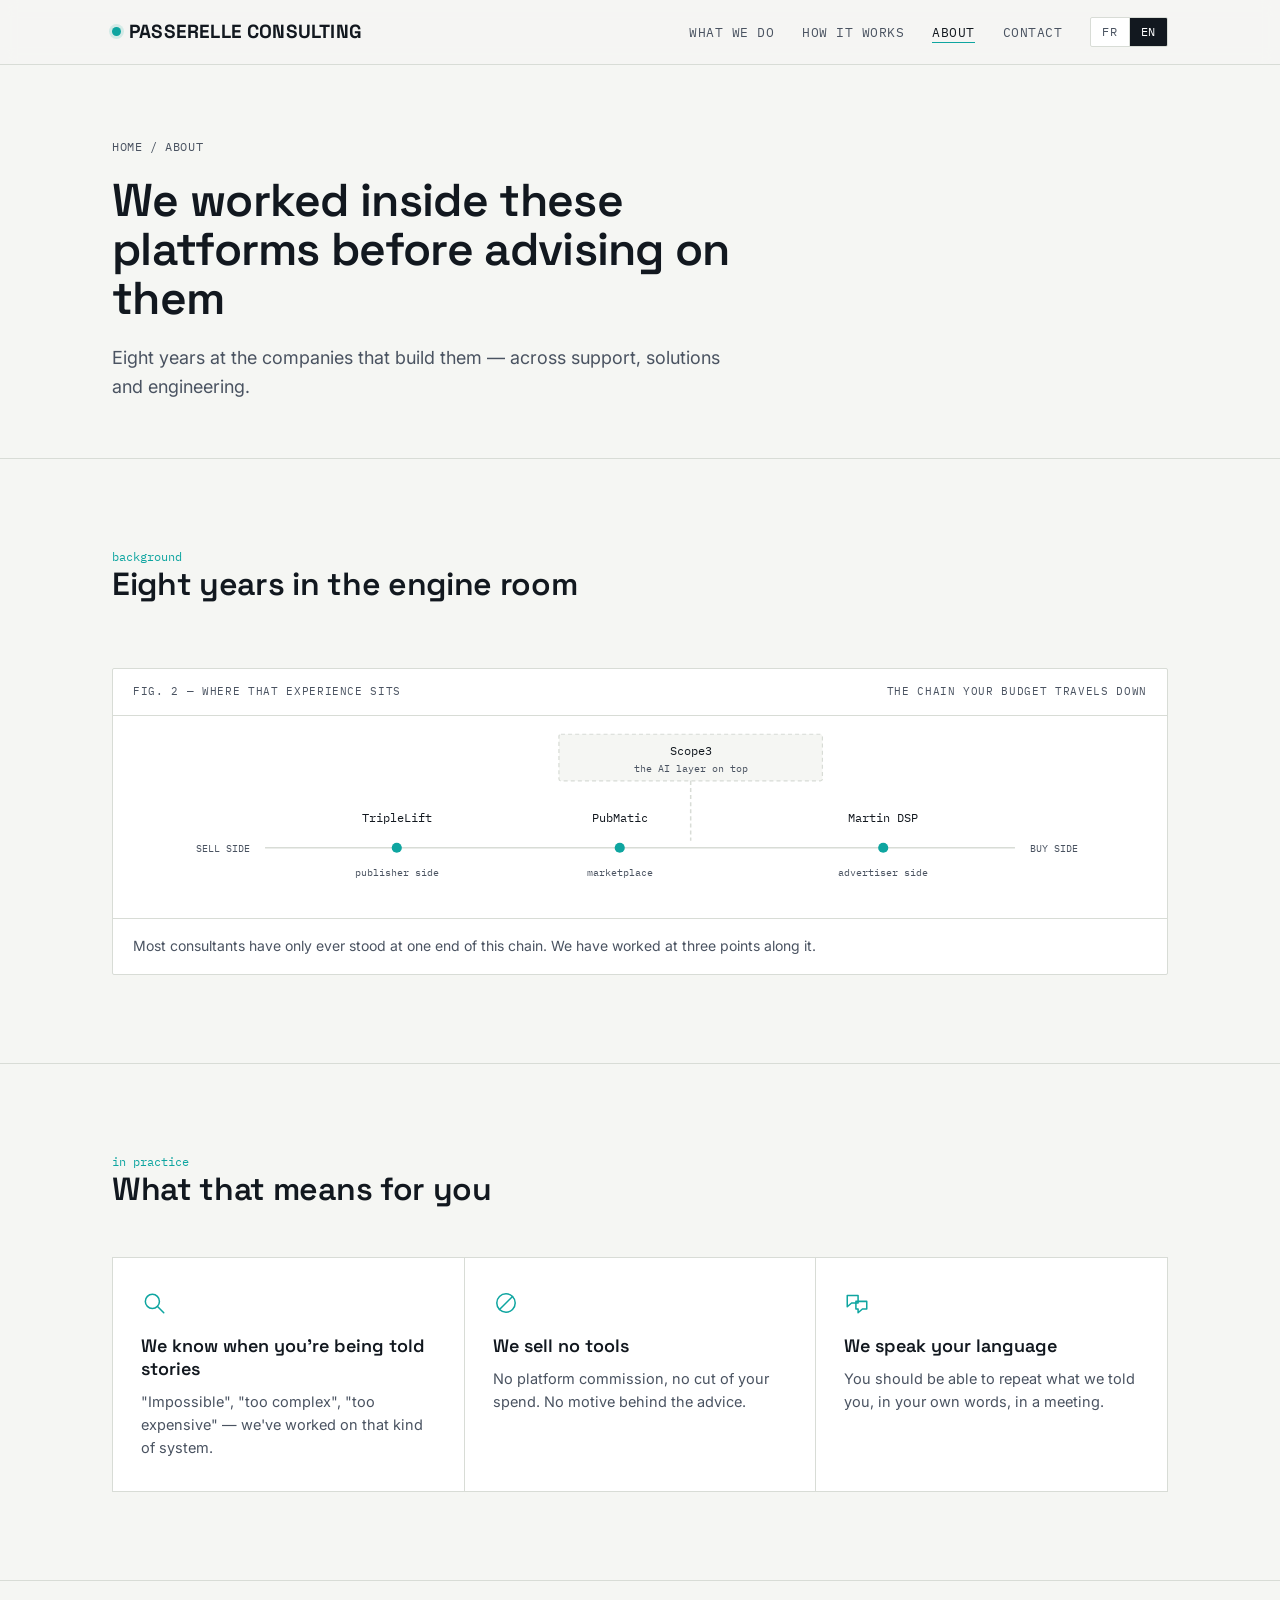
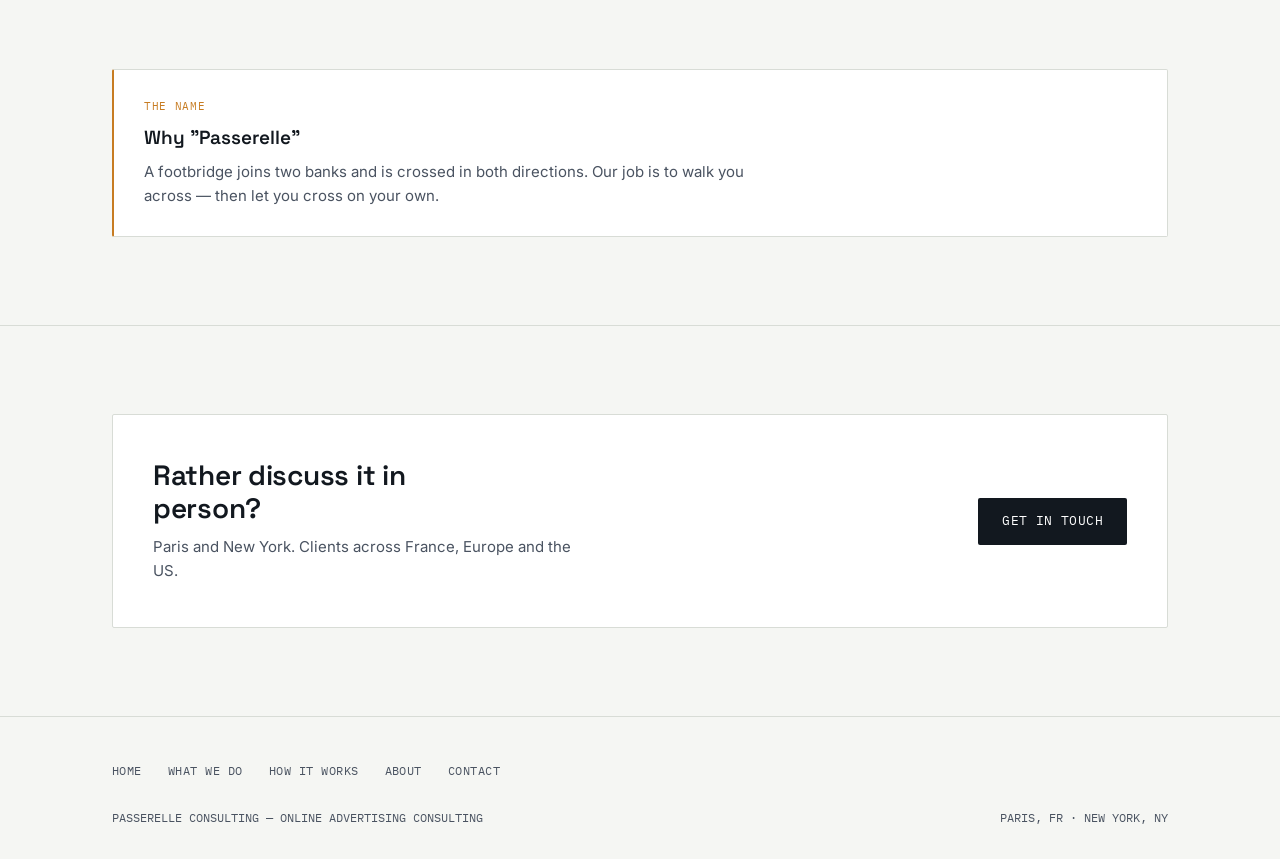
==== commit 4238e935: "Cut the copy back and carry more of it in graphics Every page ran long. Body text is down roughly a " ====
--- a/a-propos.html
+++ b/a-propos.html
@@ -4,7 +4,7 @@
 <meta charset="UTF-8">
 <meta name="viewport" content="width=device-width, initial-scale=1.0">
 <title>About — Passerelle Consulting</title>
-<meta name="description" data-i18n-content="desc.about" content="Eight years inside the advertising platforms themselves — support, solutions and engineering roles at TripleLift, Martin DSP, PubMatic and Scope3.">
+<meta name="description" data-i18n-content="desc.about" content="Eight years inside the advertising platforms themselves — support, solutions and engineering at TripleLift, PubMatic, Martin DSP and Scope3.">
 <link rel="preconnect" href="https://fonts.googleapis.com">
 <link href="https://fonts.googleapis.com/css2?family=Space+Grotesk:wght@400;500;600;700&family=Inter:wght@400;500;600&family=IBM+Plex+Mono:wght@400;500&display=swap" rel="stylesheet">
 <link rel="stylesheet" href="assets/styles.css">
@@ -36,7 +36,7 @@
     <div class="wrap">
       <div class="crumb"><a href="index.html" data-i18n="nav.home">Home</a> <span aria-hidden="true">/</span> <span data-i18n="nav.about">About</span></div>
       <h1 data-i18n="ab.h1">We worked inside these platforms before advising on them</h1>
-      <p class="lede" data-i18n="ab.lede">Most online advertising consultants learned the trade on the agency side, using the tools. We learned it from the inside: eight years at the companies that build these platforms, across support, solutions and engineering — the three seats that between them see everything from the customer's problem to the code that causes it.</p>
+      <p class="lede" data-i18n="ab.lede">Eight years at the companies that build them — across support, solutions and engineering.</p>
     </div>
   </section>
 
@@ -47,29 +47,36 @@
           <div class="section-num mono" data-i18n="ab.pedKicker">background</div>
           <h2 data-i18n="ab.pedH2">Eight years in the engine room</h2>
         </div>
-        <p class="lede" data-i18n="ab.pedLede">Support, solutions and engineering roles at the companies that sell advertising space, at the ones that buy it, and on the new generation of AI-driven tools.</p>
       </div>
-      <div class="pedigree-grid">
-        <div class="ped-card">
-          <div class="co">TripleLift</div>
-          <div class="role" data-i18n="ab.r1">publisher side</div>
-          <div class="desc" data-i18n="ab.d1">The systems that let websites and media companies sell their advertising space.</div>
+
+      <div class="diagram">
+        <div class="diagram-label">
+          <span data-i18n="ab.figL">fig. 2 — where that experience sits</span>
+          <span data-i18n="ab.figR">the chain your budget travels down</span>
         </div>
-        <div class="ped-card">
-          <div class="co">Martin DSP</div>
-          <div class="role" data-i18n="ab.r2">advertiser side</div>
-          <div class="desc" data-i18n="ab.d2">The systems that buy advertising on behalf of brands, in a fraction of a second.</div>
-        </div>
-        <div class="ped-card">
-          <div class="co">PubMatic</div>
-          <div class="role" data-i18n="ab.r3">marketplace</div>
-          <div class="desc" data-i18n="ab.d3">One of the large global marketplaces where buyers and sellers of ad space meet.</div>
-        </div>
-        <div class="ped-card">
-          <div class="co">Scope3</div>
-          <div class="role" data-i18n="ab.r4">new generation</div>
-          <div class="desc" data-i18n="ab.d4">The infrastructure behind advertising driven by artificial intelligence.</div>
-        </div>
+        <svg viewBox="0 0 1040 200" xmlns="http://www.w3.org/2000/svg" role="img" data-i18n-label="ab.figAlt" aria-label="Diagram of the advertising chain from sell side to buy side, with TripleLift on the publisher side, PubMatic in the marketplace, Martin DSP on the advertiser side, and Scope3 as the AI layer above">
+          <line x1="150" y1="130" x2="890" y2="130" class="trace-line"/>
+          <text x="135" y="134" text-anchor="end" class="node-sub" data-i18n="ab.figSell">SELL SIDE</text>
+          <text x="905" y="134" text-anchor="start" class="node-sub" data-i18n="ab.figBuy">BUY SIDE</text>
+
+          <rect x="440" y="18" width="260" height="46" rx="2" class="node-box" stroke-dasharray="4 3"/>
+          <text x="570" y="38" text-anchor="middle" class="node-label">Scope3</text>
+          <text x="570" y="55" text-anchor="middle" class="node-sub" data-i18n="ab.figAi">the AI layer on top</text>
+          <path d="M570,64 L570,123" class="trace-line" stroke-dasharray="4 3"/>
+
+          <circle cx="280" cy="130" r="5" class="pulse"/>
+          <text x="280" y="105" text-anchor="middle" class="node-label">TripleLift</text>
+          <text x="280" y="158" text-anchor="middle" class="node-sub" data-i18n="ab.figR1">publisher side</text>
+
+          <circle cx="500" cy="130" r="5" class="pulse"/>
+          <text x="500" y="105" text-anchor="middle" class="node-label">PubMatic</text>
+          <text x="500" y="158" text-anchor="middle" class="node-sub" data-i18n="ab.figR2">marketplace</text>
+
+          <circle cx="760" cy="130" r="5" class="pulse"/>
+          <text x="760" y="105" text-anchor="middle" class="node-label">Martin DSP</text>
+          <text x="760" y="158" text-anchor="middle" class="node-sub" data-i18n="ab.figR3">advertiser side</text>
+        </svg>
+        <div class="diagram-foot"><p class="diagram-note" data-i18n="ab.figNote">Most consultants have only ever stood at one end of this chain. We have worked at three points along it.</p></div>
       </div>
     </div>
   </section>
@@ -84,19 +91,25 @@
       </div>
       <div class="plain">
         <div class="plain-card">
-          <div class="n">01</div>
-          <h3 data-i18n="ab.w1h">We know when you are being told stories</h3>
-          <p data-i18n="ab.w1p">When a provider explains that something is impossible, too complex or too expensive, we usually know whether that is true — because we have worked on that kind of system from the inside.</p>
+          <svg class="ico" viewBox="0 0 24 24" aria-hidden="true">
+            <circle cx="10.5" cy="10.5" r="6.5"/><line x1="15.5" y1="15.5" x2="21" y2="21"/>
+          </svg>
+          <h3 data-i18n="ab.w1h">We know when you're being told stories</h3>
+          <p data-i18n="ab.w1p">"Impossible", "too complex", "too expensive" — we've worked on that kind of system.</p>
         </div>
         <div class="plain-card">
-          <div class="n">02</div>
+          <svg class="ico" viewBox="0 0 24 24" aria-hidden="true">
+            <circle cx="12" cy="12" r="8.5"/><line x1="6" y1="18" x2="18" y2="6"/>
+          </svg>
           <h3 data-i18n="ab.w2h">We sell no tools</h3>
-          <p data-i18n="ab.w2p">We take no commission from the platforms and no percentage of your advertising spend. The recommendation you get has no commercial motive behind it.</p>
+          <p data-i18n="ab.w2p">No platform commission, no cut of your spend. No motive behind the advice.</p>
         </div>
         <div class="plain-card">
-          <div class="n">03</div>
+          <svg class="ico" viewBox="0 0 24 24" aria-hidden="true">
+            <path d="M3 5h10v7H7l-4 3.5V5z"/><path d="M11 10.5h10v7h-4l-4 3.5v-3.5h-2z"/>
+          </svg>
           <h3 data-i18n="ab.w3h">We speak your language</h3>
-          <p data-i18n="ab.w3p">Knowing how the machine works also means being able to explain it without jargon. You should be able to repeat what we just told you, in your own words, in a meeting.</p>
+          <p data-i18n="ab.w3p">You should be able to repeat what we told you, in your own words, in a meeting.</p>
         </div>
       </div>
     </div>
@@ -107,7 +120,7 @@
       <div class="callout">
         <div class="k" data-i18n="ab.nameK">the name</div>
         <h3 data-i18n="ab.nameH">Why "Passerelle"</h3>
-        <p data-i18n="ab.nameP">A passerelle is a footbridge: it joins two banks and is crossed in both directions. On one side, marketing teams who know what they want to achieve; on the other, technical machinery speaking an impenetrable dialect. Our job is to walk people across — then let them cross on their own.</p>
+        <p data-i18n="ab.nameP">A footbridge joins two banks and is crossed in both directions. Our job is to walk you across — then let you cross on your own.</p>
       </div>
     </div>
   </section>
@@ -117,7 +130,7 @@
       <div class="cta-strip">
         <div>
           <h2 data-i18n="ab.ctaH">Rather discuss it in person?</h2>
-          <p data-i18n="ab.ctaP">Based in Paris and New York, we work with brands across France, Europe and the United States.</p>
+          <p data-i18n="ab.ctaP">Paris and New York. Clients across France, Europe and the US.</p>
         </div>
         <a href="contact.html" class="btn btn-primary" data-i18n="cta.btn">Get in touch</a>
       </div>
--- a/assets/styles.css
+++ b/assets/styles.css
@@ -97,8 +97,29 @@
 .btn-ghost{ border:1px solid var(--line); color:var(--ink); }
 .btn-ghost:hover{ border-color:var(--blue-bright); color:var(--blue-bright); }
 
+/* ---------- ICONS ----------
+   Line icons drawn at 24×24, stroked in the accent colour so they read as part
+   of the same drawing as the fig. 1 diagram rather than as decoration. */
+.ico{
+  width:26px; height:26px; display:block;
+  fill:none; stroke:var(--trace); stroke-width:1.4;
+  stroke-linecap:round; stroke-linejoin:round;
+}
+.ico-lg{ width:34px; height:34px; }
+
 /* ---------- HERO (home) ---------- */
-.hero{ padding: 92px 0 40px; border-top:none; }
+.hero{ padding: 92px 0 40px; border-top:none; position:relative; overflow:hidden; }
+/* Faint blueprint grid — technical texture without competing with the type. */
+.hero::before{
+  content:''; position:absolute; inset:0; z-index:-1;
+  background-image:
+    linear-gradient(var(--line) 1px, transparent 1px),
+    linear-gradient(90deg, var(--line) 1px, transparent 1px);
+  background-size:64px 64px;
+  -webkit-mask-image: radial-gradient(ellipse 80% 60% at 78% 34%, #000 0%, transparent 72%);
+  mask-image: radial-gradient(ellipse 80% 60% at 78% 34%, #000 0%, transparent 72%);
+  opacity:0.5;
+}
 .eyebrow{
   font-family:'IBM Plex Mono'; font-size:12.5px; letter-spacing:0.08em; text-transform:uppercase;
   color: var(--trace); display:flex; align-items:center; gap:10px; margin-bottom:28px;
@@ -138,7 +159,10 @@
 .node-box{ fill:var(--bg); stroke:var(--line); stroke-width:1.2; }
 .node-box.hi{ stroke: var(--blue-bright); }
 .pulse{ fill: var(--trace); }
-.diagram-note{ font-size:14px; color:var(--ink-soft); padding:16px 20px; border-top:1px solid var(--line); max-width:80ch; }
+/* Rule sits on the wrapper so it spans the figure; the caption inside keeps a
+   readable measure. */
+.diagram-foot{ border-top:1px solid var(--line); padding:16px 20px; }
+.diagram-note{ font-size:14px; color:var(--ink-soft); max-width:80ch; }
 
 /* ---------- SECTIONS ---------- */
 section{ padding: 88px 0; border-top:1px solid var(--line); }
@@ -148,11 +172,25 @@
 h3{ line-height:1.28; }
 .lede{ max-width:60ch; color:var(--ink-soft); font-size:17px; }
 
+/* ---------- FACTS STRIP ---------- */
+.facts{ display:grid; grid-template-columns:repeat(3,1fr); gap:1px; background:var(--line); border:1px solid var(--line); }
+.fact{ background:var(--bg-panel); padding:28px 26px; }
+.fact .big{
+  font-family:'Space Grotesk'; font-weight:600; font-size:clamp(28px,3.6vw,38px);
+  line-height:1; letter-spacing:-0.02em;
+}
+.fact .big span{ color:var(--trace); }
+.fact .cap{
+  font-family:'IBM Plex Mono'; font-size:11.5px; text-transform:uppercase; letter-spacing:0.05em;
+  color:var(--ink-soft); margin-top:12px; line-height:1.5;
+}
+@media (max-width:700px){ .facts{ grid-template-columns:1fr; } }
+
 /* ---------- PLAIN-LANGUAGE VALUE CARDS (home) ---------- */
 .plain{ display:grid; grid-template-columns: repeat(3, 1fr); gap:1px; background:var(--line); border:1px solid var(--line); }
 .plain-card{ background:var(--bg-panel); padding:32px 28px; }
-.plain-card .n{ font-family:'IBM Plex Mono'; font-size:11px; color:var(--trace); letter-spacing:0.06em; }
-.plain-card h3{ font-family:'Space Grotesk'; font-size:19px; font-weight:600; margin-top:12px; }
+.plain-card .ico{ margin-bottom:18px; }
+.plain-card h3{ font-family:'Space Grotesk'; font-size:18px; font-weight:600; }
 .plain-card p{ margin-top:10px; font-size:14.5px; color:var(--ink-soft); }
 @media (max-width:820px){ .plain{ grid-template-columns:1fr; } }
 
@@ -185,8 +223,9 @@
 /* ---------- SERVICES ---------- */
 .services{ display:grid; grid-template-columns: repeat(2, 1fr); gap:1px; background:var(--line); border:1px solid var(--line); }
 .svc{ background:var(--bg-panel); padding:32px; }
+.svc-top{ display:flex; align-items:center; justify-content:space-between; gap:16px; margin-bottom:18px; }
 .svc .tag{ font-family:'IBM Plex Mono'; font-size:11px; color: var(--ink-soft); text-transform:uppercase; letter-spacing:0.05em; }
-.svc h3{ font-family:'Space Grotesk'; font-size:19px; font-weight:600; margin-top:10px; }
+.svc h3{ font-family:'Space Grotesk'; font-size:19px; font-weight:600; }
 .svc p{ margin-top:10px; font-size:14.5px; color:var(--ink-soft); }
 .svc .jargon{
   margin-top:14px; padding-top:12px; border-top:1px dashed var(--line);
@@ -194,14 +233,46 @@
 }
 @media (max-width:720px){ .services{ grid-template-columns: 1fr; } }
 
-/* ---------- STEPS ---------- */
-.steps{ display:grid; grid-template-columns:repeat(4, 1fr); gap:1px; background:var(--line); border:1px solid var(--line); }
-.step{ background:var(--bg-panel); padding:30px 26px; }
+/* ---------- STEPS (timeline) ----------
+   A rule runs behind the row with a node on each step, so the four stages read
+   as one sequence ending in handover rather than four separate boxes. */
+.steps{ display:grid; grid-template-columns:repeat(4, 1fr); gap:32px; position:relative; padding-top:34px; }
+.steps::before{
+  content:''; position:absolute; top:9px; left:0; right:0; height:1px; background:var(--line);
+}
+.step{ position:relative; }
+.step::before{
+  content:''; position:absolute; top:-30px; left:0;
+  width:11px; height:11px; border-radius:50%;
+  background:var(--bg); border:1.5px solid var(--trace);
+}
+.step:last-child::before{ background:var(--trace); }
 .step .n{ font-family:'IBM Plex Mono'; font-size:12px; color:var(--trace); letter-spacing:0.06em; }
-.step h3{ font-family:'Space Grotesk'; font-size:18px; font-weight:600; margin-top:12px; }
-.step p{ margin-top:10px; font-size:14px; color:var(--ink-soft); }
-@media (max-width:900px){ .steps{ grid-template-columns:1fr 1fr; } }
-@media (max-width:520px){ .steps{ grid-template-columns:1fr; } }
+.step h3{ font-family:'Space Grotesk'; font-size:18px; font-weight:600; margin-top:8px; }
+.step p{ margin-top:8px; font-size:14px; color:var(--ink-soft); }
+@media (max-width:900px){
+  .steps{ grid-template-columns:1fr 1fr; gap:36px 32px; }
+}
+@media (max-width:520px){
+  .steps{ grid-template-columns:1fr; padding-top:0; padding-left:26px; gap:30px; }
+  .steps::before{ top:6px; bottom:6px; left:4px; right:auto; width:1px; height:auto; }
+  .step::before{ top:5px; left:-26px; }
+}
+
+/* ---------- VS COMPARISON ---------- */
+.vs{ display:grid; grid-template-columns:1fr 1fr; gap:1px; background:var(--line); border:1px solid var(--line); }
+.vs-col{ background:var(--bg-panel); padding:32px; }
+.vs-col.hi{ background:#FBFCFA; }
+.vs-head{ display:flex; align-items:center; gap:12px; margin-bottom:20px; }
+.vs-head .k{ font-family:'IBM Plex Mono'; font-size:11px; text-transform:uppercase; letter-spacing:0.05em; color:var(--ink-soft); }
+.vs-col.hi .vs-head .k{ color:var(--trace); }
+.vs ul{ list-style:none; }
+.vs li{ padding:12px 0; border-bottom:1px solid var(--line); font-size:14.5px; color:var(--ink-soft); display:flex; gap:12px; align-items:flex-start; }
+.vs li:last-child{ border-bottom:none; }
+.vs li .m{ font-family:'IBM Plex Mono'; font-size:13px; flex:none; line-height:1.5; }
+.vs-col .m{ color:var(--ink-soft); }
+.vs-col.hi .m{ color:var(--trace); }
+@media (max-width:720px){ .vs{ grid-template-columns:1fr; } }
 
 /* ---------- APPROACH (compare) ---------- */
 .approach{ display:grid; grid-template-columns: 1fr 1fr; gap:56px; align-items:start; }
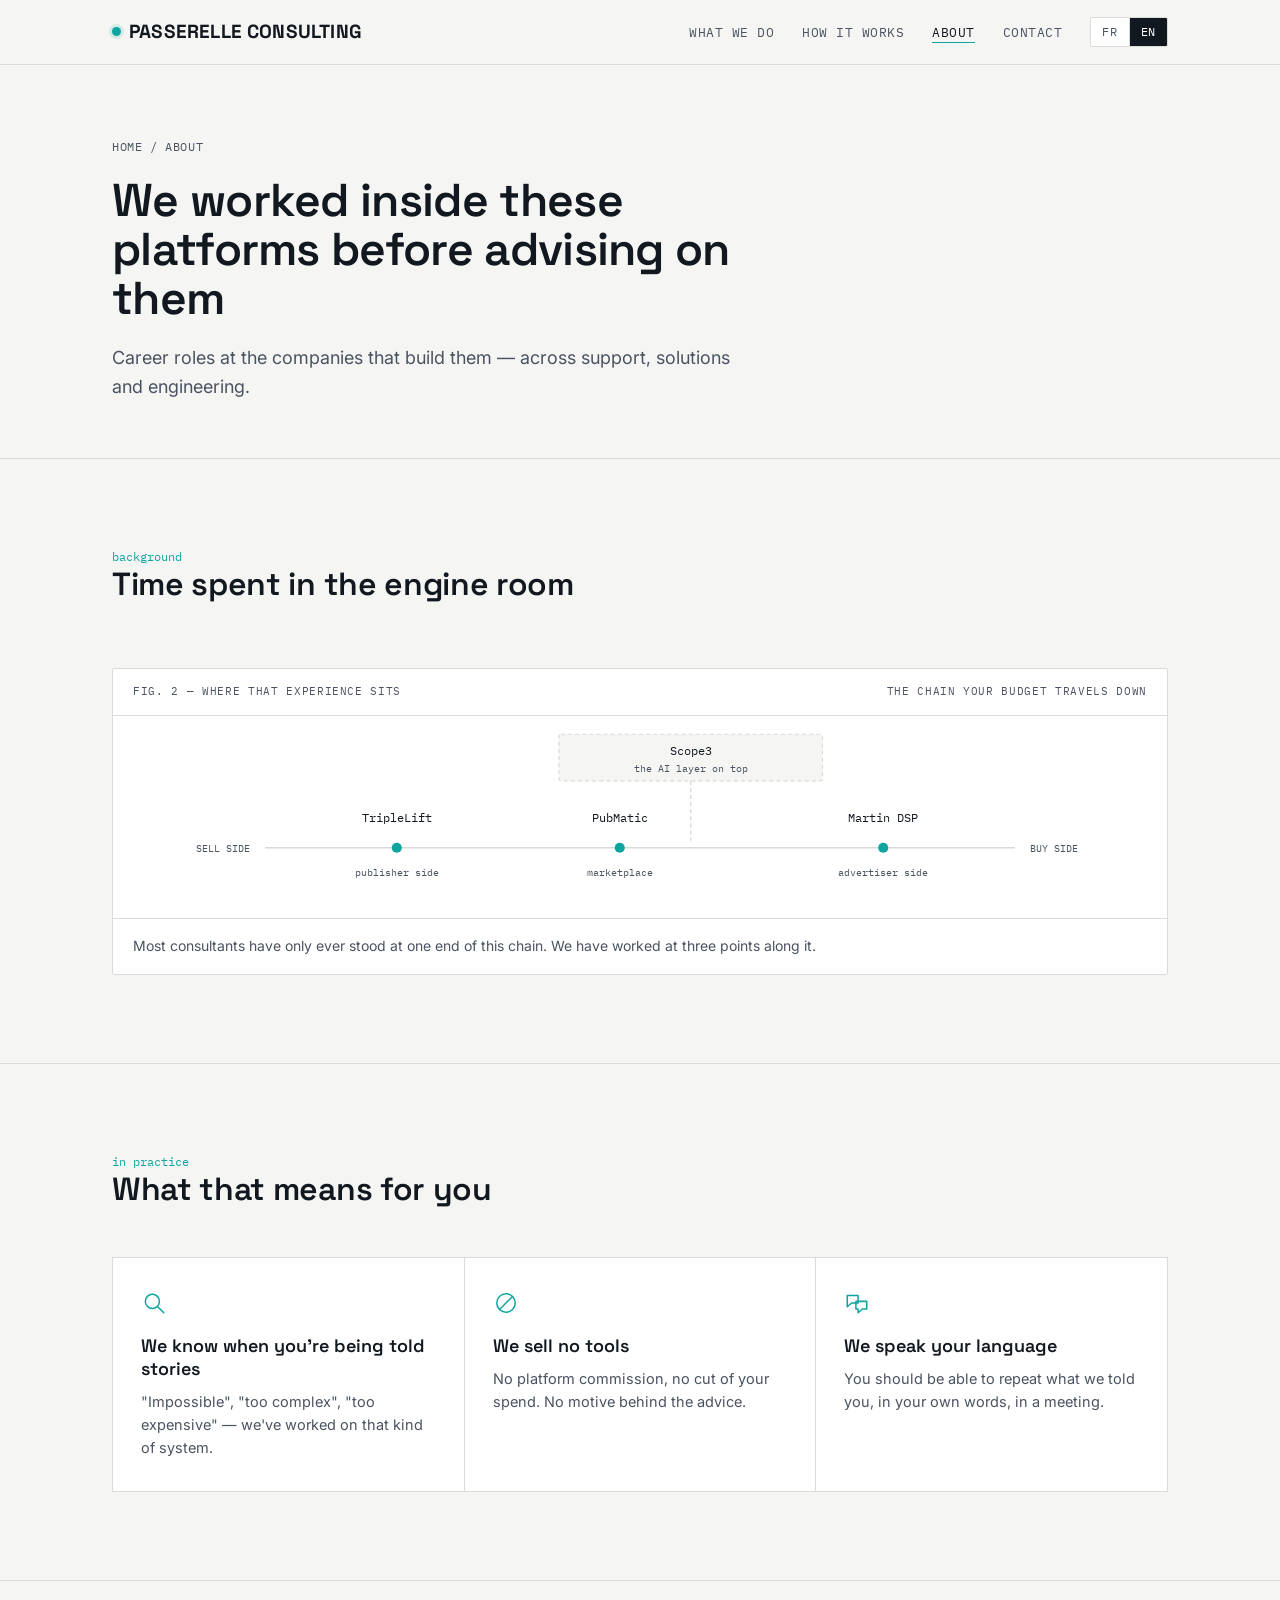
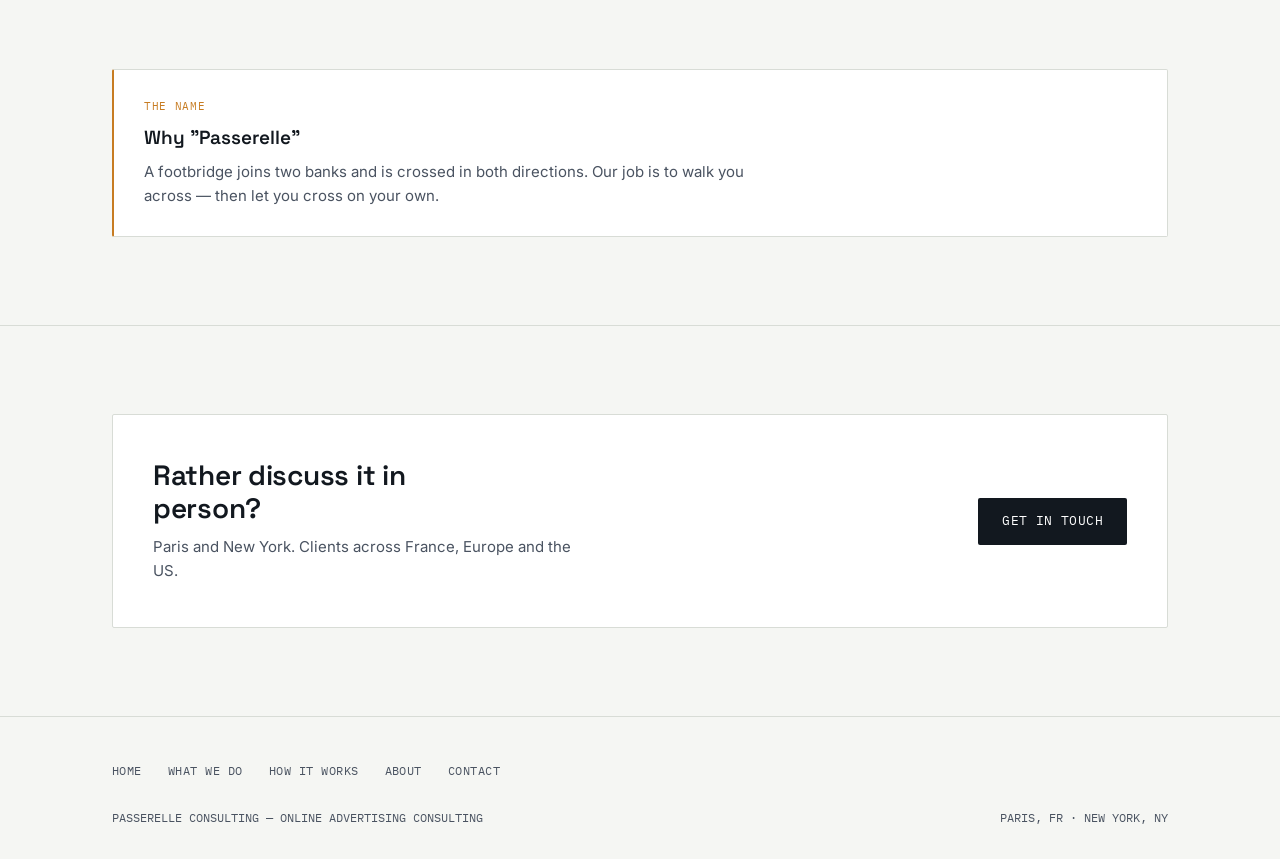
==== commit 490c7256: "Drop the "six ways" and "eight years" counts Both numbers appeared in headings, ledes, teasers and m" ====
--- a/a-propos.html
+++ b/a-propos.html
@@ -4,7 +4,7 @@
 <meta charset="UTF-8">
 <meta name="viewport" content="width=device-width, initial-scale=1.0">
 <title>About — Passerelle Consulting</title>
-<meta name="description" data-i18n-content="desc.about" content="Eight years inside the advertising platforms themselves — support, solutions and engineering at TripleLift, PubMatic, Martin DSP and Scope3.">
+<meta name="description" data-i18n-content="desc.about" content="Inside the advertising platforms themselves — support, solutions and engineering at TripleLift, PubMatic, Martin DSP and Scope3.">
 <link rel="preconnect" href="https://fonts.googleapis.com">
 <link href="https://fonts.googleapis.com/css2?family=Space+Grotesk:wght@400;500;600;700&family=Inter:wght@400;500;600&family=IBM+Plex+Mono:wght@400;500&display=swap" rel="stylesheet">
 <link rel="stylesheet" href="assets/styles.css">
@@ -36,7 +36,7 @@
     <div class="wrap">
       <div class="crumb"><a href="index.html" data-i18n="nav.home">Home</a> <span aria-hidden="true">/</span> <span data-i18n="nav.about">About</span></div>
       <h1 data-i18n="ab.h1">We worked inside these platforms before advising on them</h1>
-      <p class="lede" data-i18n="ab.lede">Eight years at the companies that build them — across support, solutions and engineering.</p>
+      <p class="lede" data-i18n="ab.lede">Career roles at the companies that build them — across support, solutions and engineering.</p>
     </div>
   </section>
 
@@ -45,7 +45,7 @@
       <div class="section-head">
         <div>
           <div class="section-num mono" data-i18n="ab.pedKicker">background</div>
-          <h2 data-i18n="ab.pedH2">Eight years in the engine room</h2>
+          <h2 data-i18n="ab.pedH2">Time spent in the engine room</h2>
         </div>
       </div>
 
